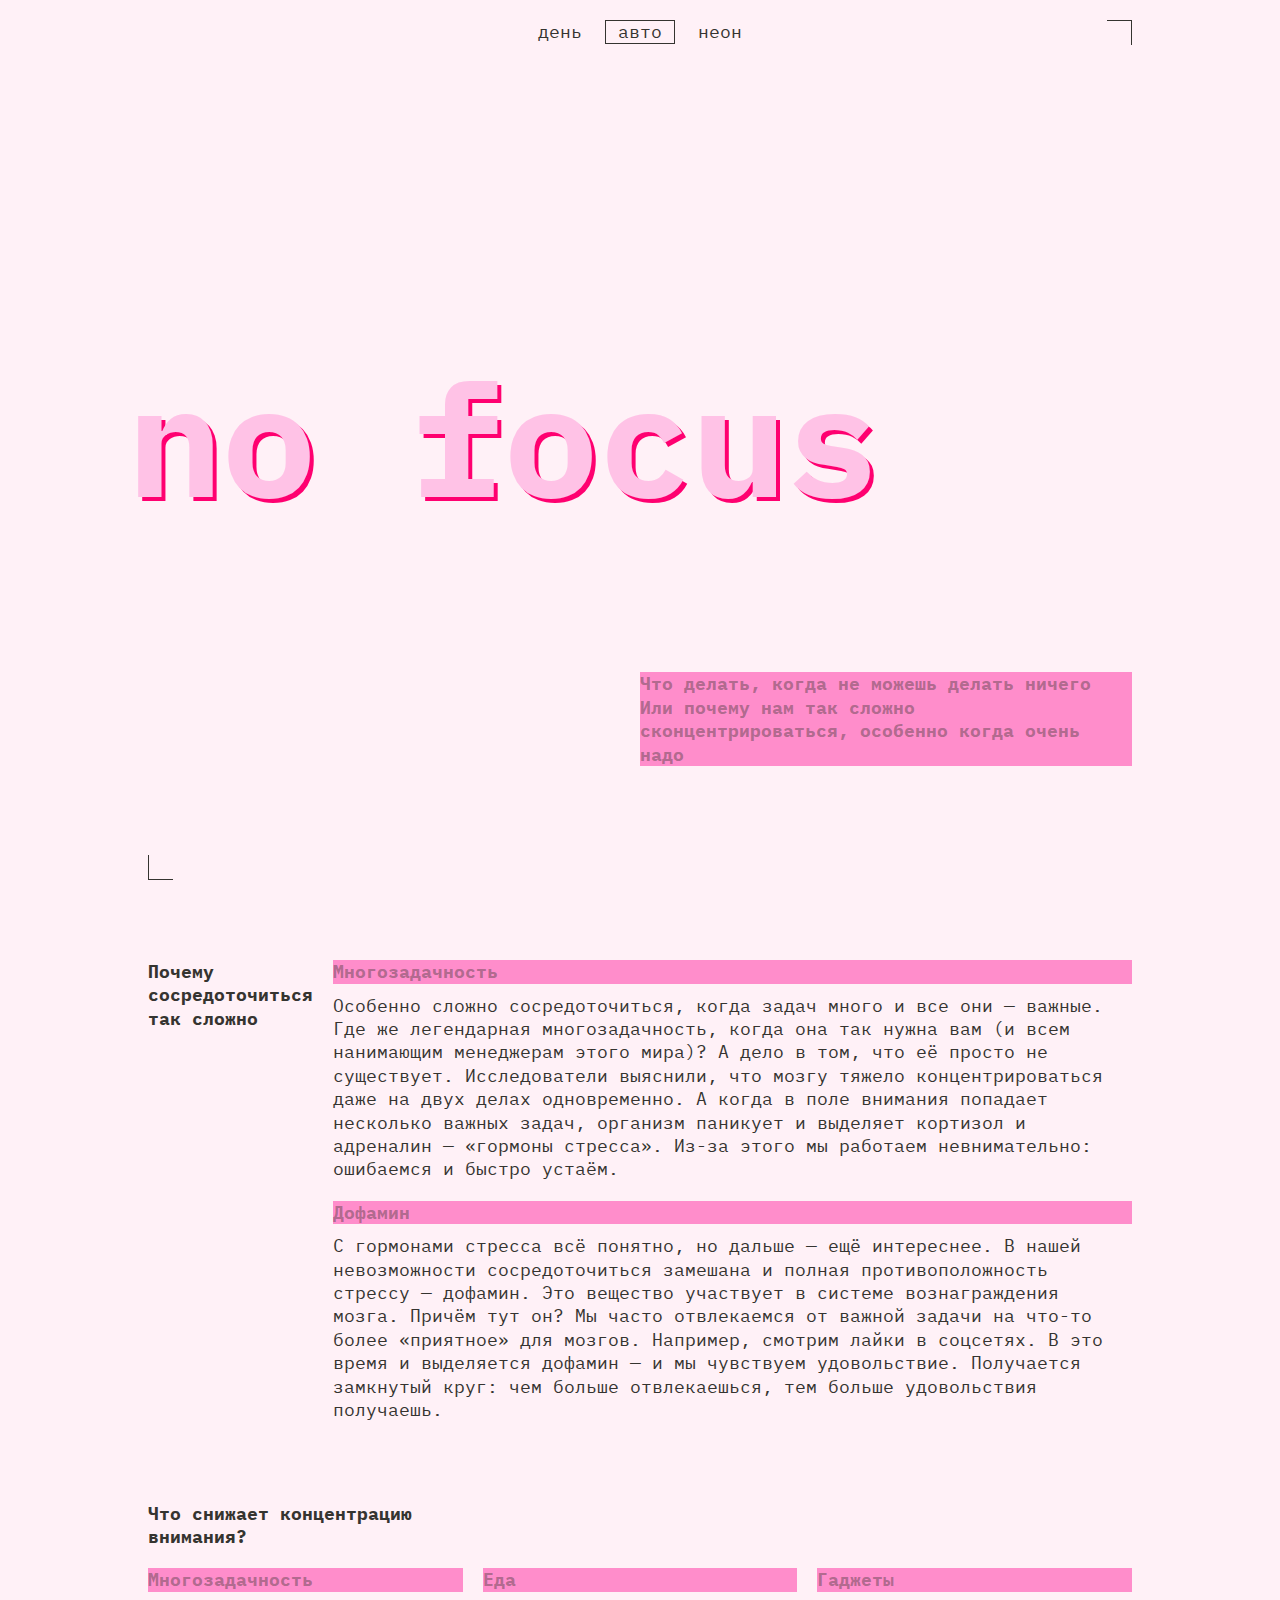
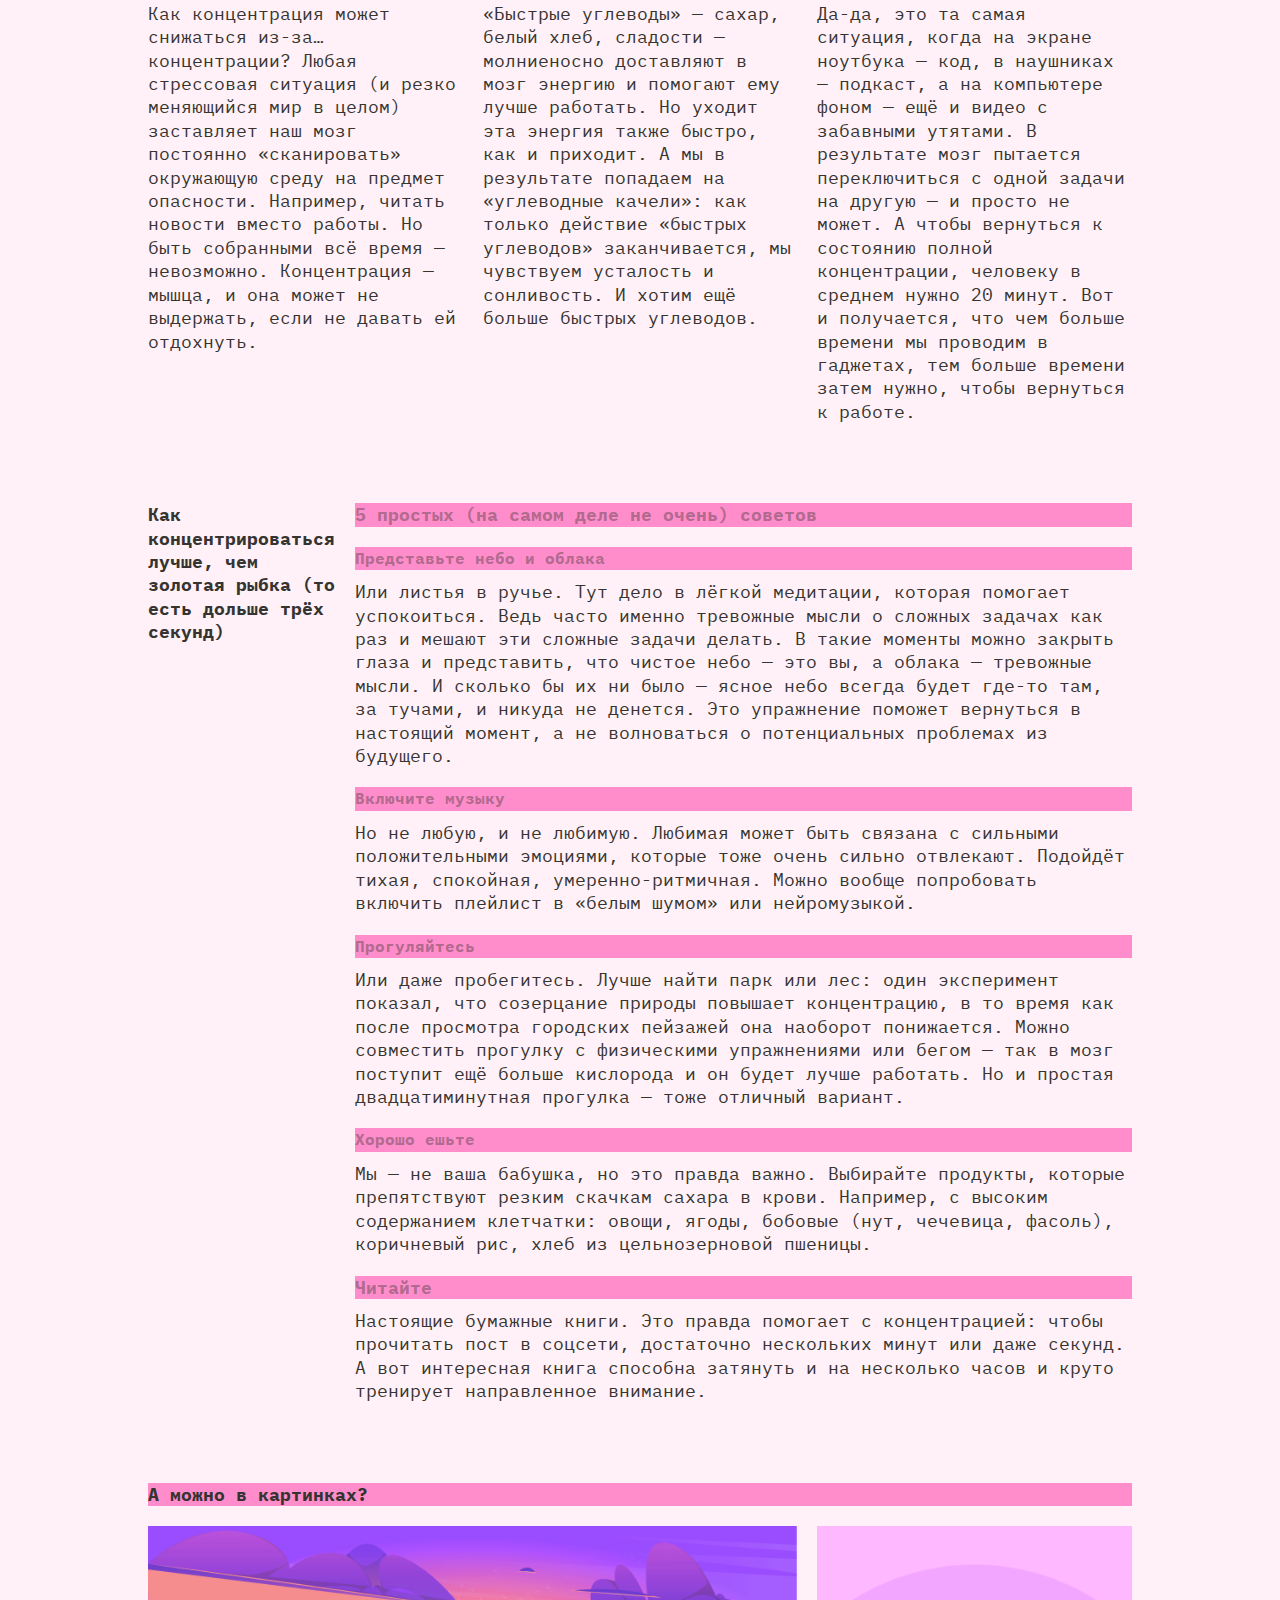
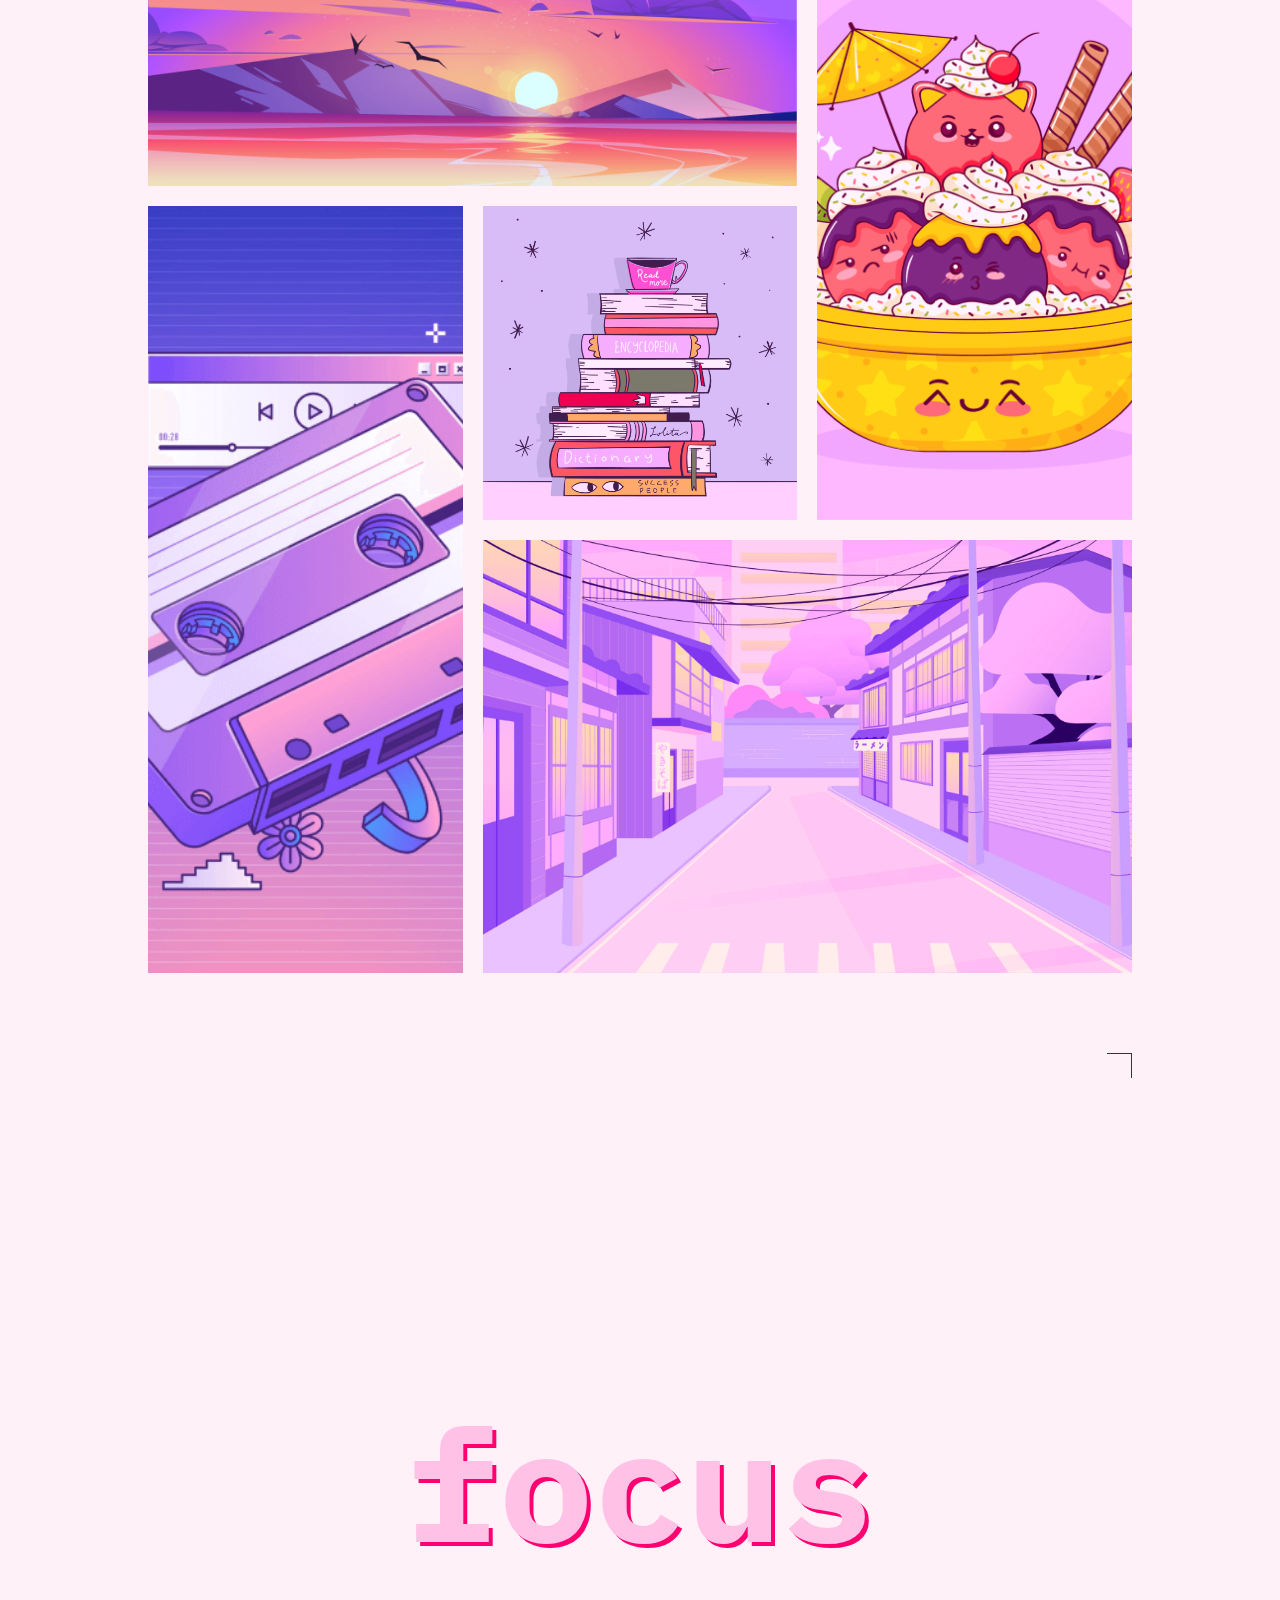
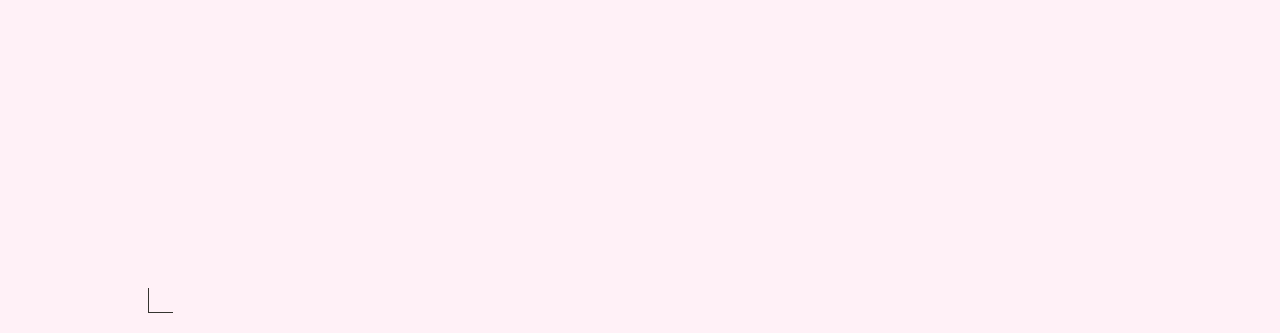
==== index.html @ 54d32fc6 "backup" ====
<!DOCTYPE html>
<html lang="ru">
<head>
    <meta charset="UTF-8"/>
    <meta http-equiv="X-UA-Compatible" content="IE=edge"/>
    <meta name="viewport"
          content="width=device-width, user-scalable=no, initial-scale=1.0, maximum-scale=1.0, minimum-scale=1.0">
    <link href="fonts/fonts.css" rel="stylesheet">
    <link href="styles/globals.css" rel="stylesheet"/>
    <link href="styles/dark.css" rel="stylesheet"/>
    <link href="styles/light.css" rel="stylesheet"/>
    <link href="styles/style.css" rel="stylesheet"/>
    <link href="styles/variables.css" rel="stylesheet"/>
    <title>Сложно сосредоточиться</title>
</head>
<body class="page">
<header class="header decorated-zone">
    <nav class="header__theme-menu">
        <ul class="header__theme-menu-list">
            <li class="header__theme-menu-item">
                <button
                        class="header__theme-menu-button header__theme-menu-button_type_light"
                >
                    День
                </button>
            </li>
            <li class="header__theme-menu-item">
                <button
                        class="header__theme-menu-button header__theme-menu-button_active header__theme-menu-button_type_auto"
                        disabled
                >
                    Авто
                </button>
            </li>
            <li class="header__theme-menu-item">
                <button
                        class="header__theme-menu-button header__theme-menu-button_type_darkheader__theme-menu-button_type_dark"
                >
                    Неон
                </button>
            </li>
        </ul>
    </nav>
    <h1 class="header__decoration-text shadow">no focus</h1>
    <div class="header__description-text_cont">
        <p class="header__description-text">Что делать, когда не можешь делать ничего<br/>
            Или почему нам так сложно сконцентрироваться, особенно когда очень надо</p>
    </div>
</header>
<main class="main">

    <section class="section">

        <h2 class="section__title">
            Почему сосредоточиться так сложно
        </h2>

        <div class="wrapper">

            <div class="section__filling">
                <h3 class="section__filling-subtitle">
                    Многозадачность
                </h3>

                <p class="section__filling-about">
                    Особенно сложно сосредоточиться, когда задач много и все они — важные. Где же легендарная
                    многозадачность, когда она так нужна вам (и всем нанимающим менеджерам этого мира)? А дело в том,
                    что её
                    просто не существует. Исследователи выяснили, что мозгу тяжело концентрироваться даже на двух делах
                    одновременно. А когда в поле внимания попадает несколько важных задач, организм паникует и выделяет
                    кортизол и адреналин — «гормоны стресса». Из-за этого мы работаем невнимательно: ошибаемся и быстро
                    устаём.
                </p>
            </div>

            <div class="section__filling">
                <h3 class="section__filling-subtitle">
                    Дофамин
                </h3>

                <p class="section__filling-about">
                    С гормонами стресса всё понятно, но дальше — ещё интереснее. В нашей невозможности сосредоточиться
                    замешана и полная противоположность стрессу — дофамин. Это вещество участвует в системе
                    вознаграждения мозга. Причём тут он? Мы часто отвлекаемся от важной задачи на что-то более
                    «приятное» для мозгов. Например, смотрим лайки в соцсетях. В это время и выделяется дофамин — и мы
                    чувствуем удовольствие. Получается замкнутый круг: чем больше отвлекаешься, тем больше удовольствия
                    получаешь.
                </p>
            </div>

        </div>


    </section>

    <section class="section section-versa">

        <h2 class="section__title section__extra">
            Что снижает концентрацию внимания?
        </h2>

        <div class="wrapper wrapper_versa">

            <div class="section__filling section__filling_versa">
                <h3 class="section__filling-subtitle ">
                    Многозадачность
                </h3>

                <p class="section__filling-about">
                    Как концентрация может снижаться из-за… концентрации? Любая стрессовая ситуация (и резко меняющийся
                    мир в целом) заставляет наш мозг постоянно «сканировать» окружающую среду на предмет опасности.
                    Например, читать новости вместо работы. Но быть собранными всё время — невозможно. Концентрация —
                    мышца, и она может не выдержать, если не давать ей отдохнуть.
                </p>
            </div>
            <div class="section__filling section__filling_versa">
                <h3 class="section__filling-subtitle">
                    Еда
                </h3>

                <p class="section__filling-about">
                    «Быстрые углеводы» — сахар, белый хлеб, сладости — молниеносно доставляют в мозг энергию и помогают
                    ему лучше работать. Но уходит эта энергия также быстро, как и приходит. А мы в результате попадаем
                    на «углеводные качели»: как только действие «быстрых углеводов» заканчивается, мы чувствуем
                    усталость и сонливость. И хотим ещё больше быстрых углеводов.
                </p>
            </div>

            <div class="section__filling section__filling_versa">
                <h3 class="section__filling-subtitle">
                    Гаджеты
                </h3>

                <p class="section__filling-about">
                    Да-да, это та самая ситуация, когда на экране ноутбука — код, в наушниках — подкаст, а на компьютере
                    фоном — ещё и видео с забавными утятами. В результате мозг пытается переключиться с одной задачи на
                    другую — и просто не может. А чтобы вернуться к состоянию полной концентрации, человеку в среднем
                    нужно 20 минут. Вот и получается, что чем больше времени мы проводим в гаджетах, тем больше времени
                    затем нужно, чтобы вернуться к работе.
                </p>
            </div>

        </div>


    </section>

    <section class="section">

        <h2 class="section__title">
            Как концентрироваться лучше, чем золотая рыбка (то есть дольше трёх секунд)
        </h2>

        <div class="wrapper">

            <div class="section__filling">
                <h3 class="section__filling-subtitle extra">
                    5 простых (на самом деле не очень) советов
                </h3>

                <h4 class="section__filling-subtitle">
                    Представьте небо и облака
                </h4>

                <p class="section__filling-about">
                    Или листья в ручье. Тут дело в лёгкой медитации, которая помогает успокоиться. Ведь часто именно
                    тревожные мысли о сложных задачах как раз и мешают эти сложные задачи делать. В такие моменты можно
                    закрыть глаза и представить, что чистое небо — это вы, а облака — тревожные мысли. И сколько бы их
                    ни было — ясное небо всегда будет где-то там, за тучами, и никуда не денется. Это упражнение поможет
                    вернуться в настоящий момент, а не волноваться о потенциальных проблемах из будущего.
                </p>
            </div>

            <div class="section__filling">
                <h4 class="section__filling-subtitle">
                    Включите музыку
                </h4>

                <p class="section__filling-about">
                    Но не любую, и не любимую. Любимая может быть связана с сильными положительными эмоциями, которые
                    тоже очень сильно отвлекают. Подойдёт тихая, спокойная, умеренно-ритмичная. Можно вообще попробовать
                    включить плейлист в «белым шумом» или нейромузыкой.
                </p>
            </div>

            <div class="section__filling">
                <h4 class="section__filling-subtitle">
                    Прогуляйтесь
                </h4>

                <p class="section__filling-about">
                    Или даже пробегитесь. Лучше найти парк или лес: один эксперимент показал, что созерцание природы
                    повышает концентрацию, в то время как после просмотра городских пейзажей она наоборот понижается.
                    Можно совместить прогулку с физическими упражнениями или бегом — так в мозг поступит ещё больше
                    кислорода и он будет лучше работать. Но и простая двадцатиминутная прогулка — тоже отличный вариант.
                </p>
            </div>

            <div class="section__filling">
                <h4 class="section__filling-subtitle">
                    Хорошо ешьте
                </h4>

                <p class="section__filling-about">
                    Мы — не ваша бабушка, но это правда важно. Выбирайте продукты, которые препятствуют резким скачкам
                    сахара в крови. Например, с высоким содержанием клетчатки: овощи, ягоды, бобовые (нут, чечевица,
                    фасоль), коричневый рис, хлеб из цельнозерновой пшеницы.
                </p>
            </div>

            <div class="section__filling">
                <h3 class="section__filling-subtitle">
                    Читайте
                </h3>

                <p class="section__filling-about">
                    Настоящие бумажные книги. Это правда помогает с концентрацией: чтобы прочитать пост в соцсети,
                    достаточно нескольких минут или даже секунд. А вот интересная книга способна затянуть и на несколько
                    часов и круто тренирует направленное внимание.
                </p>
            </div>

        </div>

    </section>

    <section class="in-images">
        <h3 class="in-images__title">
            А можно в картинках?
        </h3>

        <ul class="in-images__list">
            <li class="in-images__list-item">
                <picture>
                    <img
                            src="./images/sunset.png"
                            class="in-images__list-item_el"
                            alt="Солнце"
                            loading="lazy"
                    >
                </picture>
            </li>

            <li class="in-images__list-item">
                <picture>
                    <img
                            src="./images/ice-cream.png"
                            class="in-images__list-item_el"
                            alt="Питайтесь"
                            loading="lazy"
                    >
                </picture>
            </li>

            <li class="in-images__list-item">
                <picture>
                    <img
                            src="./images/tape.png"
                            class="in-images__list-item_el"
                            alt="Мкзыка"
                            loading="lazy"
                    >
                </picture>
            </li>

            <li class="in-images__list-item">
                <picture>
                    <img
                            src="./images/books.png"
                            class="in-images__list-item_el"
                            alt="Читайте"
                            loading="lazy"
                    >
                </picture>
            </li>

            <li class="in-images__list-item">
                <picture>
                    <img
                            src="./images/street.png"
                            class="in-images__list-item_el"
                            alt="Гуляйте"
                            loading="lazy"
                    >
                </picture>
            </li>
        </ul>

    </section>

</main>

<footer class="footer decorated-zone">
    <h2 class="footer-title shadow">focus</h2>
</footer>

<script src="./scripts/script.js"></script>
</body>
</html>
---- fonts/fonts.css ----
@font-face {
  font-family: 'IBM Plex mono';
  src: url(./IBMPlexMono-Regular.woff) format('woff');
  font-weight: normal;
  font-display: swap;
}

@font-face {
  font-family: 'IBM Plex mono';
  src: url(./IBMPlexMono-Bold.woff) format('woff');
  font-weight: bold;
  font-display: swap;
}
---- styles/globals.css ----
/* Глобальные стили для проекта, их можно дополнять и менять по желанию */

*,
*::before,
*::after {
  box-sizing: border-box;
}

body {
  min-inline-size: 375px;
  max-inline-size: 1440px;
  margin: 0 auto;
}

h1,
h2,
h3,
h4,
h5,
h6,
p {
  margin: 0;
  padding: 0;
}

ul {
  margin: 0;
  padding: 0;
  list-style: none;
}

picture {
  margin: 0;
  padding: 0;
}

button,
a {
  color: currentColor;
  font-family: inherit;
  font-size: inherit;
  line-height: inherit;
}
---- styles/dark.css ----
/*
  Специально для тёмной темы при наличии класса,
  здесь окажутся стили, которые нужно переопределить принудительно,
  переключая тему
*/

.page.theme_dark {
    --color-pink: #FFF1F7;
    --color-pink-1: #FFC2E6;
    --color-pink-2: #FF0070;
    --color-pink-3: #FF8DCB;
    --color-pink-4: #F1B2CE;

    --color-black-1: #353430;
    --color-black-2: #32312D66;
    --color-black-3: #000028;


    --text-color-dac: var(--color-pink-1, #FFC2E6);
    --shadow-color-pink: var(--color-pink-2, #FF0070);
    --back-color-pink: var(--color-pink-3, #FF8DCB);
    --back-main-pink: var(--color-pink, #FFF1F7);
    --color-back-main: var(--color-pink, #FFF1F7);
    --color-text-2: var(--color-black-1, #353430);

    --text-color-1: var(--color-black-1, #353430);
    --inl-colot-black: var(--color-black-2, #32312D66);
    --text-color-3: var(--color-black-2, #32312D66);

    --back-img-head: url("../images/cover-image-light.png");

}

@media (prefers-color-scheme: dark) {
    .page.theme_auto {
        --color-back-main: var(--color-black-3, #000028);
        --text-color-title: var(--color-pink-2, #FF0070);
        --text-color-des: var(--color-pink-4, #F1B2CE);
        --text-color-1: var(--color-pink-2, #FF0070);
        --color-text-2: var(--color-pink-4, #F1B2CE);
        --text-color-3: var(--color-black-3, #000028);
        --back-color-pink: var(--shadow-color-pink, #FF0070);
        --back-img-head: url("../images/cover-image-dark.png");
    }
}
---- styles/light.css ----
/*
  Специально для светлой темы при наличии класса.
  Здесь окажутся стили, которые нужно переопределить принудительно,
  переключая тему
*/

.page.theme_light {
    --color-pink: #FFF1F7;
    --color-pink-1: #FFC2E6;
    --color-pink-2: #FF0070;
    --color-pink-3: #FF8DCB;
    --color-pink-4: #F1B2CE;

    --color-black-1: #353430;
    --color-black-2: #32312D66;
    --color-black-3: #000028;


    --text-color-dac: var(--color-pink-1, #FFC2E6);
    --shadow-color-pink: var(--color-pink-2, #FF0070);
    --back-color-pink: var(--color-pink-3, #FF8DCB);
    --back-main-pink: var(--color-pink, #FFF1F7);
    --color-back-main: var(--color-pink, #FFF1F7);
    --color-text-2: var(--color-black-1, #353430);

    --text-color-1: var(--color-black-1, #353430);
    --inl-colot-black: var(--color-black-2, #32312D66);
    --text-color-3: var(--color-black-3, #000028);

    --back-img-head: url("../images/cover-image-light.png");
}

@media (prefers-color-scheme: light) {
    .page.theme_auto {

    }
}
---- styles/style.css ----
/* Основные стили проекта. Это стили для темы, которую вы верстаете первой. */

.page {
    background-color: var(--color-back-main, #FFF1F7);
    width: 1024px;

    /* сохраните в разметке и стилях класс page. На его основе работает скрипт. */
}


.shadow {
    text-shadow: 4px 4px 0 var(--shadow-color-pink, #FF0070);
}

.header {
    margin: 0 auto 60px;
    max-width: 1024px;
    height: 100vh;
    background-image: var(--back-img-head);
    display: flex;
    flex-direction: column;
    justify-content: space-between;
    position: relative;
}

.header__theme-menu {
    width: 230px;
    margin: 20px auto 0;
    display: flex;
    justify-content: center;
}

.header__theme-menu-list {
    display: flex;
    gap: 10px;
    max-width: 230px;
}

.header__theme-menu-button {
    border: 1px solid transparent;
    padding: 2px 12px;
    color: var(--text-color-1, #353430);
    line-height: 18px;
    text-transform: lowercase;
    background: transparent;
    cursor: pointer;
    text-align: center;
    font-family: "IBM Plex Mono", sans-serif;
    font-size: 18px;
    font-style: normal;
    font-weight: 400;

}

.header__theme-menu-button_active {
    border-color: currentColor;
    cursor: default;
    pointer-events: none;
}

.header__theme-menu-button:hover {
    border-color: var(--color-black-2, #32312D66);
}

.header__decoration-text {
    color: var(--text-color-dac, #FFC2E6);
    font-family: "IBM Plex Mono", sans-serif;
    font-size: clamp(9.8125rem, 5.7756rem + 6.3077vw, 7.25rem);
    font-style: normal;
    font-weight: 700;
    line-height: 82.5%;
    padding-top: 160px;
}

.header__description-text_cont {
    width: 100%;
    display: flex;
    justify-content: end;
}

.header__description-text {
    color: var(--text-color-3, #32312D66);
    background-color: var(--back-color-pink, #FF8DCB);
    font-family: "IBM Plex Mono", sans-serif;
    font-size: 18px;
    font-style: normal;
    font-weight: 700;
    line-height: 23.4px;
    max-width: 48%;
    margin-bottom: 134px;
    margin-right: 20px;
}


.main {
    max-width: 100%;
    margin: 0 auto;
    display: flex;
    flex-direction: column;
    gap: 80px;
}


.section {
    display: flex;
    flex-direction: row;
    width: 100%;
    padding: 0 20px;
    gap: 20px;
}

.section__title {
    font-family: "IBM Plex Mono", sans-serif;
    font-size: 18px;
    font-style: normal;
    font-weight: 700;
    line-height: 23.4px;
    max-width: 100%;
    color: var(--text-color-1, #353430);
}

.section__title.section__extra {
    width: 30%;
}

.wrapper {
    display: flex;
    flex-direction: column;
    max-width: 100%;
    gap: 20px;
}

.section__filling {
    color: var(--color-black-1, #353430);
    font-family: "IBM Plex Mono", sans-serif;
    font-size: 15.5px;
    font-style: normal;
    font-weight: 700;
    line-height: 23.5px;
    display: flex;
    flex-direction: column;
    gap: 10px;
}

.section__filling-subtitle {
    background: var(--back-color-pink, #FF8DCB);
    color: var(--text-color-3, #32312D66);
}

.section__filling-about {
    color: var(--color-text-2, #353430);
    font-family: "IBM Plex Mono", sans-serif;
    font-size: 18px;
    font-style: normal;
    font-weight: 400;
    line-height: 23.4px;
}

.section-versa {
    flex-direction: column;
    padding: 0 20px;
}

.wrapper_versa {
    flex-direction: row;
    max-width: 100%;
}

.section__filling_versa {
    width: 100%;
}

.extra {
    margin-bottom: 10px;
    font-weight: 700;
}

.in-images {
    padding: 0 20px;
    width: 100%;
}

.in-images__title {
    color: var(--text-color-title, #353430);
    background-color: var(--back-color-pink, #FF8DCB);
    font-family: "IBM Plex Mono", sans-serif;
    font-size: 18px;
    font-style: normal;
    font-weight: 700;
    line-height: 23.4px;
    margin-bottom: 20px;
    width: 100%;
}

.in-images__list {
    display: grid;
    grid-template-columns: repeat(3, 1fr);
    gap: 20px;
    max-width: 100%;
}

.in-images__list-item_el {
    display: block;
    object-fit: cover;
    object-position: center;
    block-size: 100%;
    inline-size: 100%;
}

.in-images__list-item:first-child, .in-images__list-item:last-child {
    grid-column-start: span 2;
}

.in-images__list-item:nth-child(2), .in-images__list-item:nth-child(3) {
    grid-row-start: span 2;
}

.footer {
    width: 100%;
    height: 100vh;
    margin: 60px auto 0;
    display: flex;
    align-items: center;
    justify-content: center;
    min-height: 768px;
    padding: 20px;
    position: relative;
}

.footer-title {
    color: var(--color-pink-1, #FFC2E6);
    font-family: "IBM Plex Mono", sans-serif;
    font-size: 157px;
    font-style: normal;
    font-weight: 700;
    line-height: 82.5%;
}

.decorated-zone::after,
.decorated-zone::before {
    content: "";
    position: absolute;
    inline-size: 25px;
    block-size: 25px;
    z-index: 1;
}

.decorated-zone::after {
    border-inline-end: 1px solid var(--text-color-title, #353430);
    border-block-start: 1px solid var(--text-color-title, #353430);
    inset-block-start: clamp(10px, 0.0286rem + 2.5445vw, 20px);
    inset-inline-end: clamp(10px, 0.0286rem + 2.5445vw, 20px);
}

.decorated-zone::before {
    border-inline-start: 1px solid var(--text-color-title, #353430);
    border-block-end: 1px solid var(--text-color-title, #353430);
    inset-block-end: clamp(10px, 0.0286rem + 2.5445vw, 20px);
    inset-inline-start: clamp(10px, 0.0286rem + 2.5445vw, 20px);
}

@media (width <= 768px) {

    .page {
        max-width: 768px;
    }

    .header__description-text {
        max-width: 45%;
    }

    .section__title {
        width: 35%;
    }

    .wrapper_versa {
        flex-direction: column;
    }

}

@media (width <= 375px) {

    .page {
        max-width: 375px;
    }

    .header {
        padding: 10px;
    }

    .header__decoration-text {

    }


    .header__description-text_cont {
        width: 100%;
    }

    .header__description-text {
        width: 100%;
    }

    .main {
        width: 100%;
    }

    .section {
        flex-direction: column;
        width: 88%;
    }

    .section__title {
        width: 100%;

    }

    .section__filling {
        width: 100%;
    }

    .section-versa {
        flex-direction: column;
    }

    .in-images__list {
        display: flex;
        flex-direction: column;
    }

    .footer-title {
        font-size: 100px;
    }
}
---- styles/variables.css ----
/*
  Переменные для вашего проекта
  и их переопределение под различные устройства
*/
:root {
}
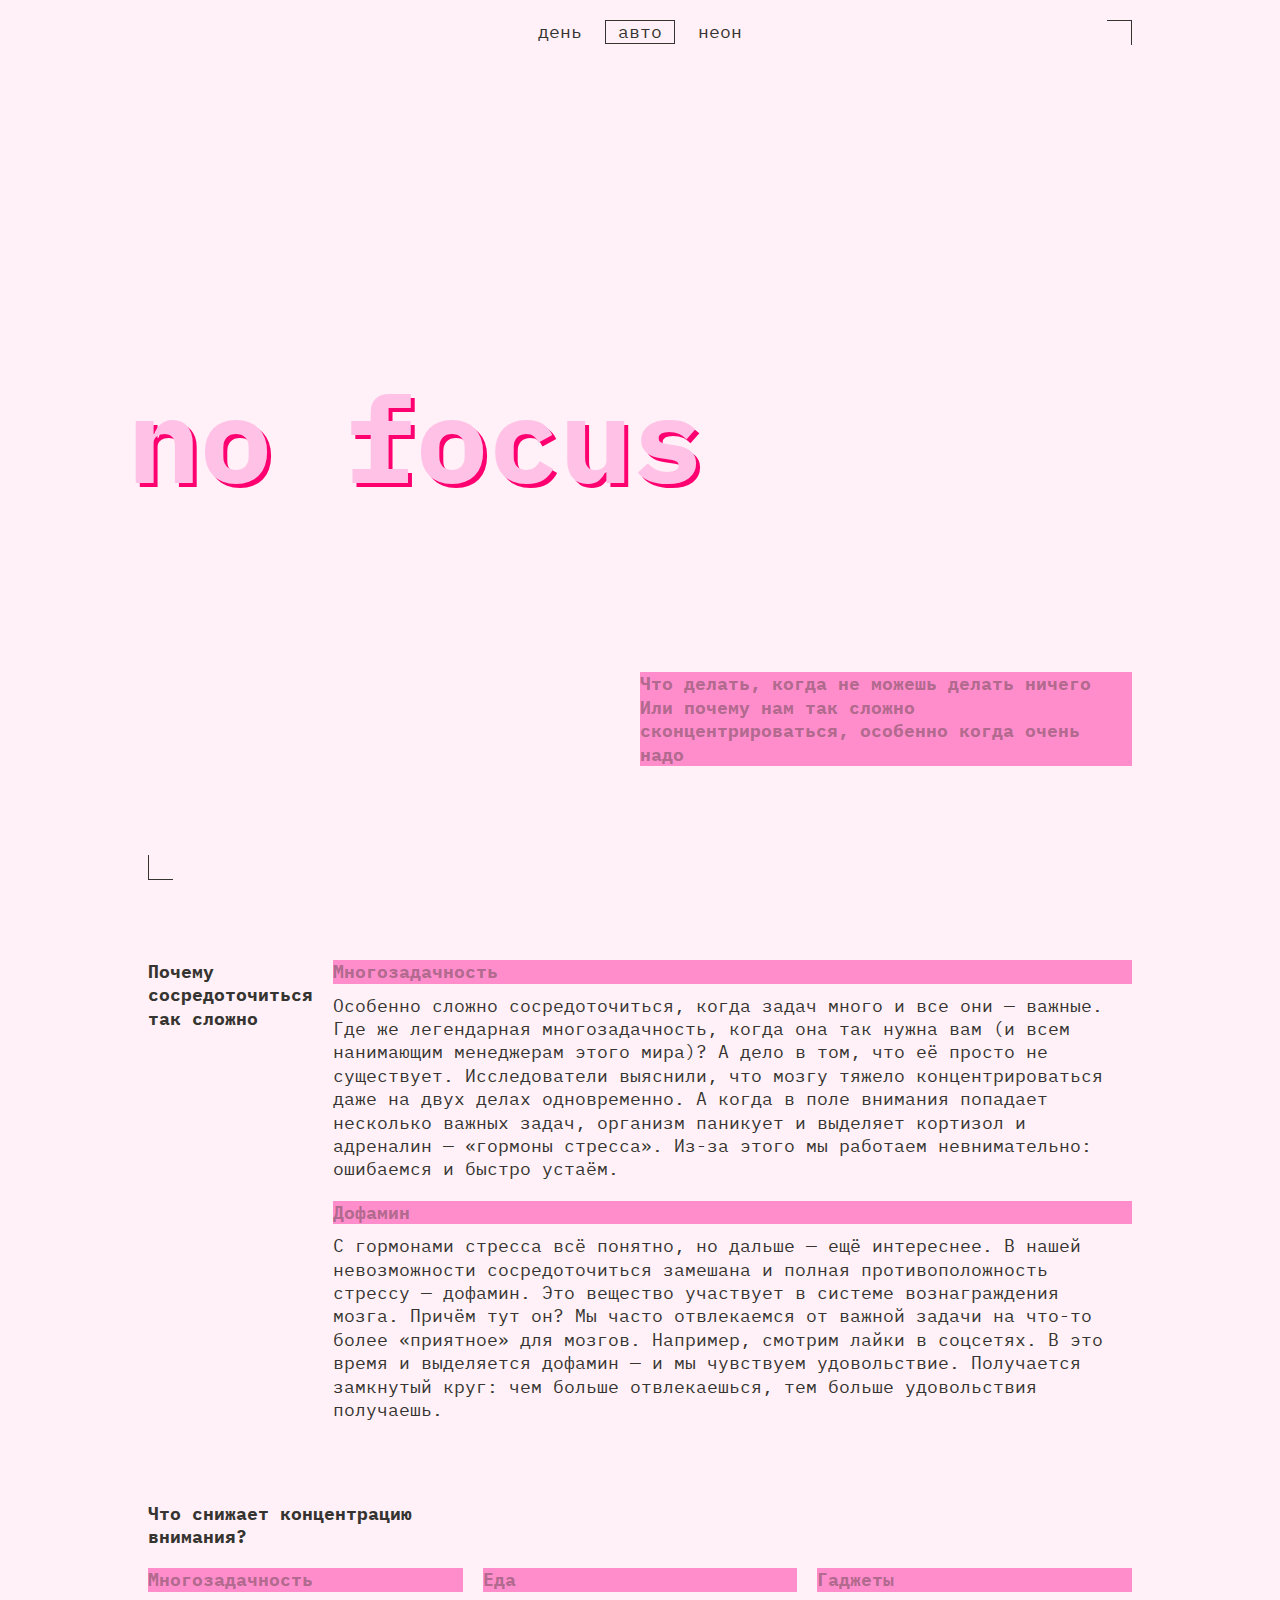
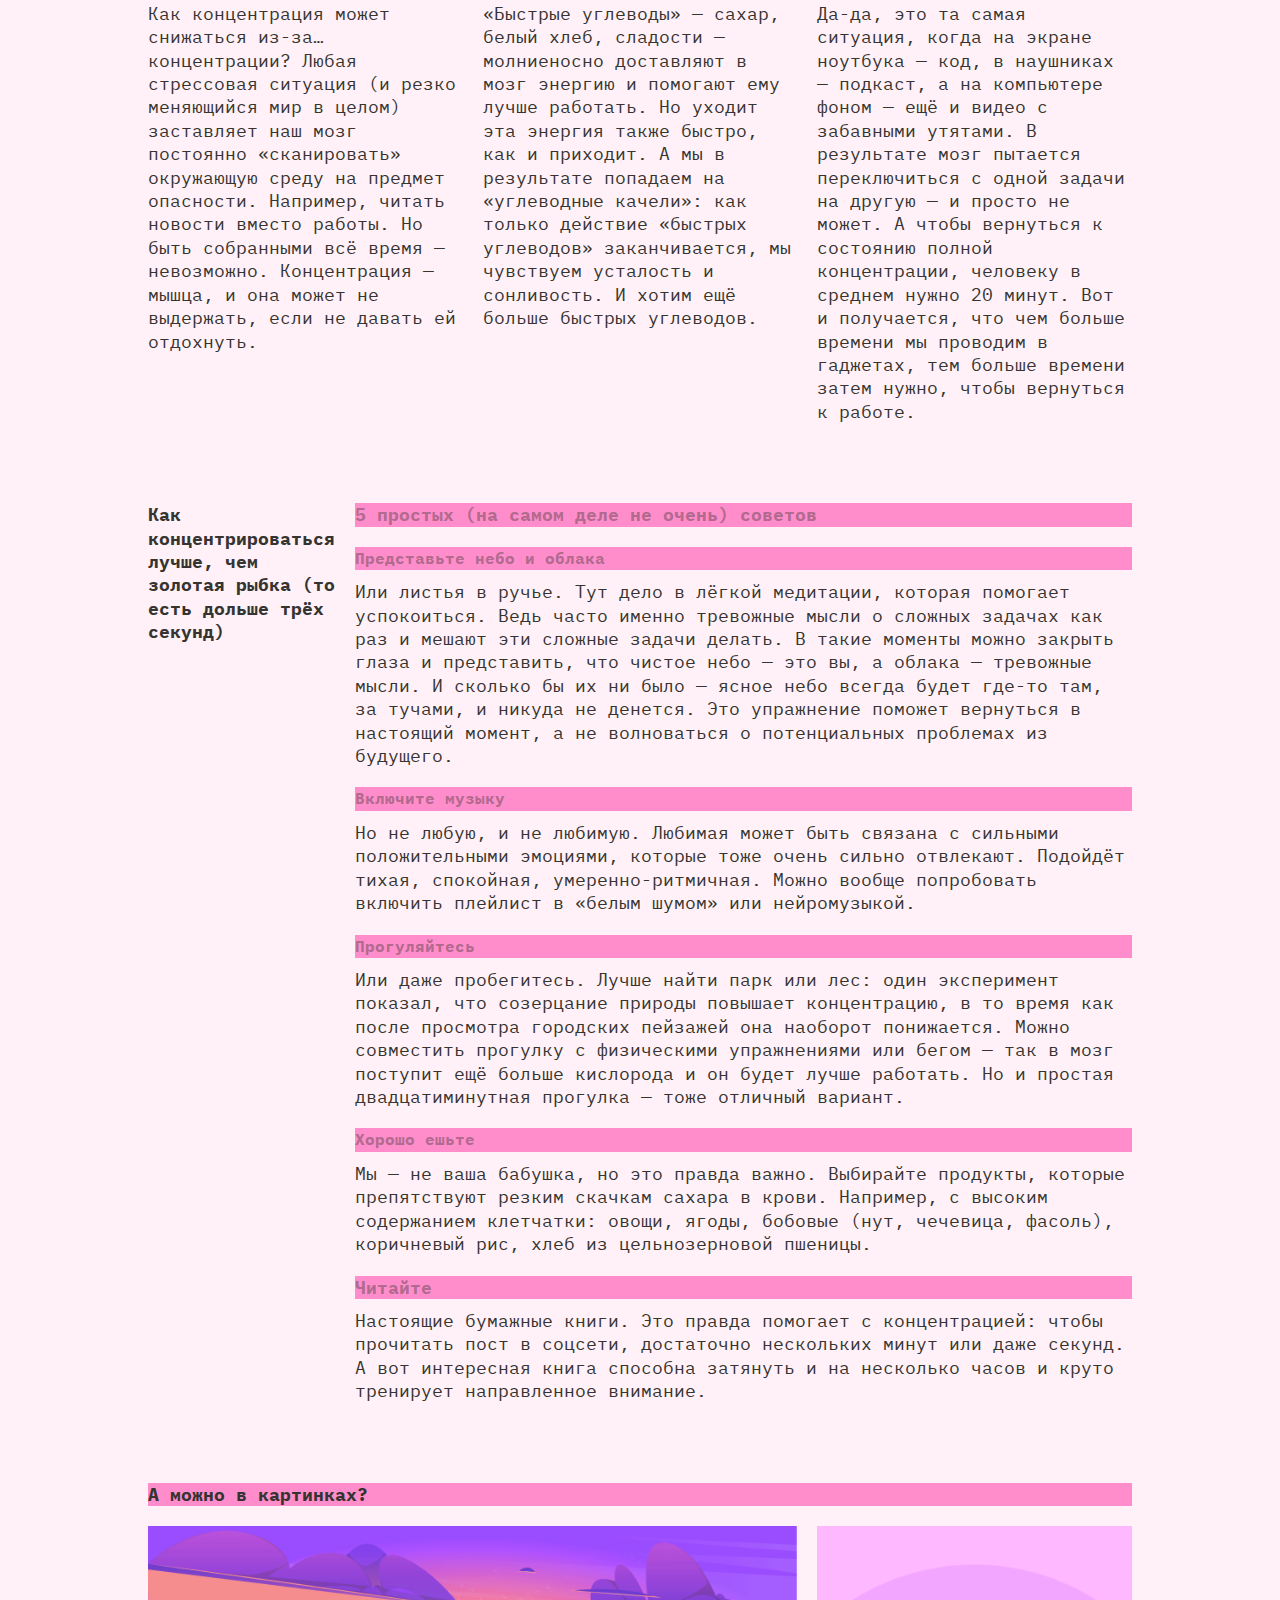
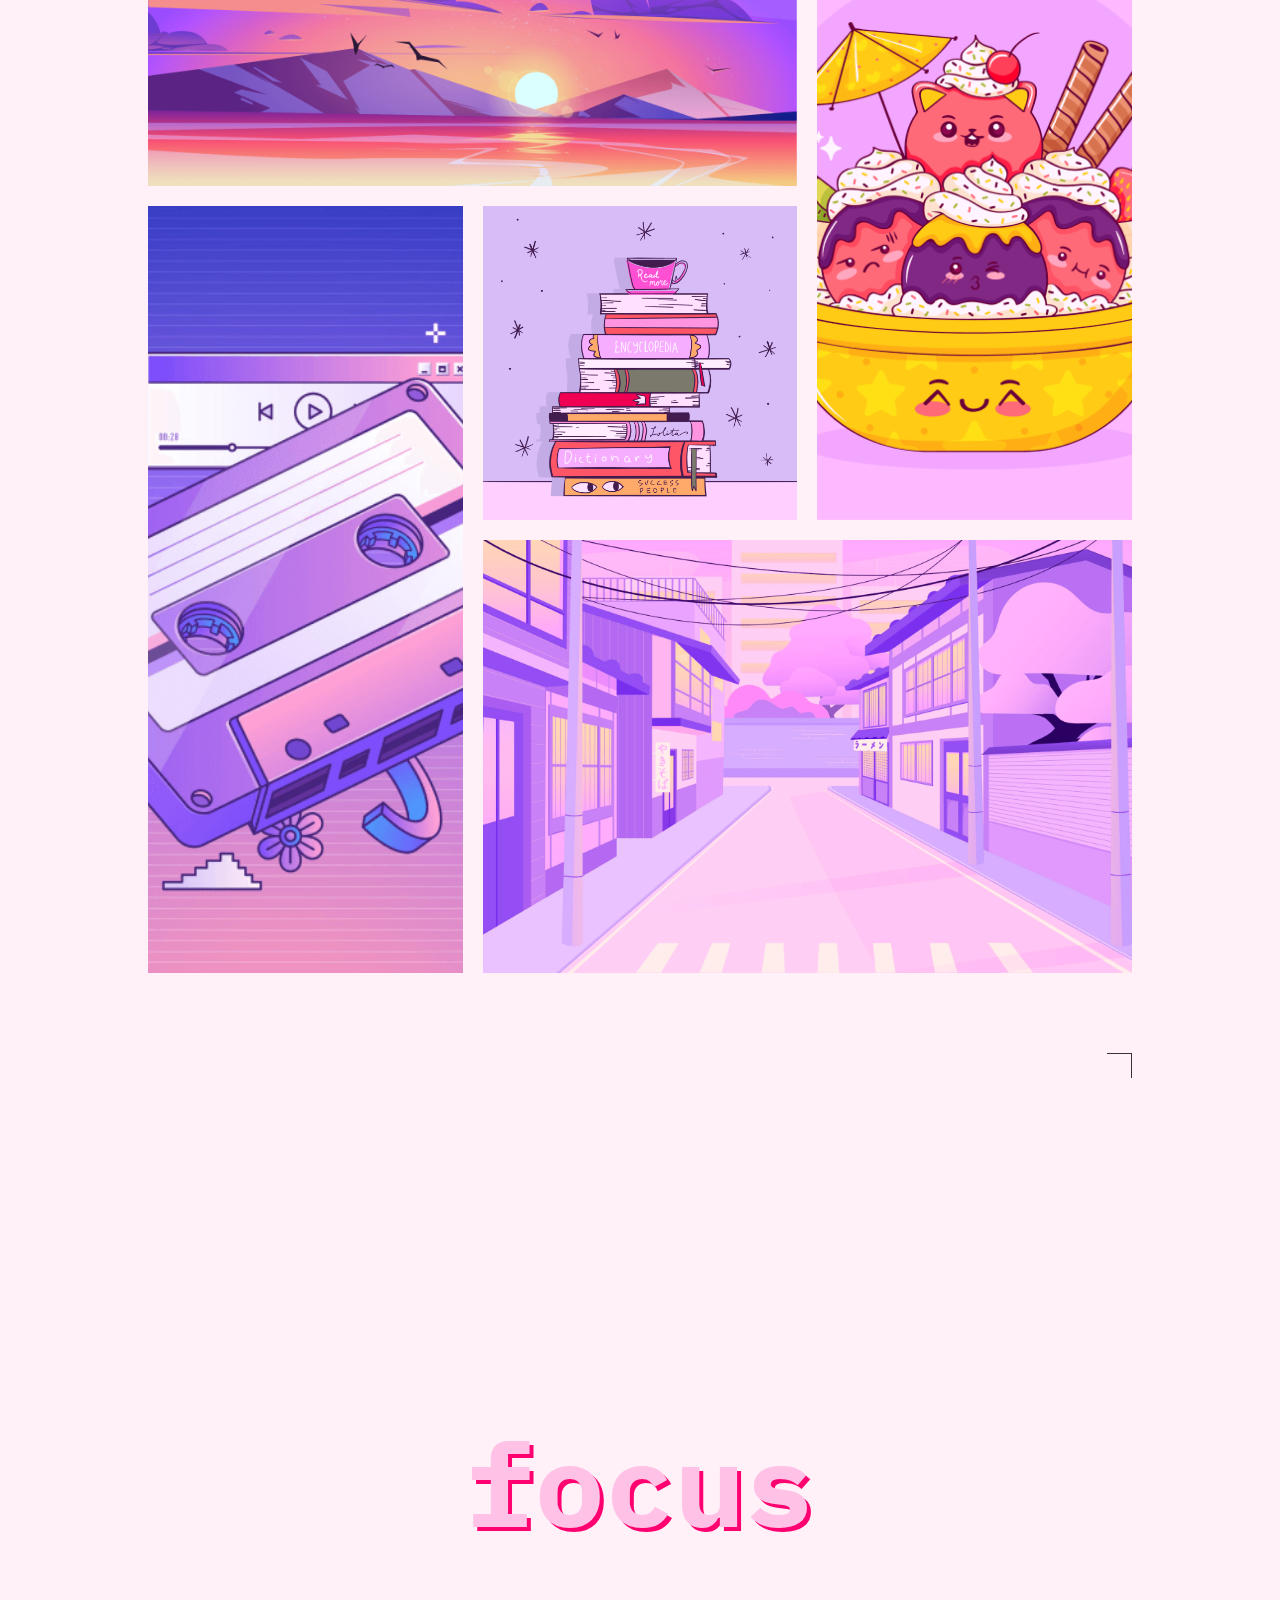
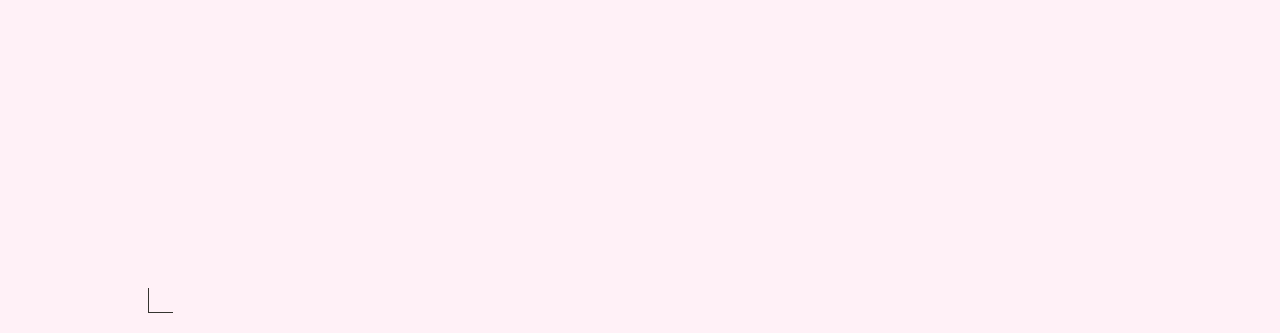
==== commit 523455da: "dddd" ====
--- a/index.html
+++ b/index.html
@@ -15,6 +15,7 @@
 </head>
 <body class="page">
 <header class="header decorated-zone">
+
     <nav class="header__theme-menu">
         <ul class="header__theme-menu-list">
             <li class="header__theme-menu-item">
--- a/styles/style.css
+++ b/styles/style.css
@@ -2,8 +2,8 @@
 
 .page {
     background-color: var(--color-back-main, #FFF1F7);
-    width: 1024px;
-
+    max-width: 1024px;
+    margin: 0 auto;
     /* сохраните в разметке и стилях класс page. На его основе работает скрипт. */
 }
 
@@ -14,7 +14,7 @@
 
 .header {
     margin: 0 auto 60px;
-    max-width: 1024px;
+
     height: 100vh;
     background-image: var(--back-img-head);
     display: flex;
@@ -49,7 +49,6 @@
     font-size: 18px;
     font-style: normal;
     font-weight: 400;
-
 }
 
 .header__theme-menu-button_active {
@@ -65,7 +64,7 @@
 .header__decoration-text {
     color: var(--text-color-dac, #FFC2E6);
     font-family: "IBM Plex Mono", sans-serif;
-    font-size: clamp(9.8125rem, 5.7756rem + 6.3077vw, 7.25rem);
+    font-size: clamp(7.25rem, 7.0115rem + 1.0178vw, 7.5rem);
     font-style: normal;
     font-weight: 700;
     line-height: 82.5%;
@@ -230,7 +229,7 @@
 .footer-title {
     color: var(--color-pink-1, #FFC2E6);
     font-family: "IBM Plex Mono", sans-serif;
-    font-size: 157px;
+    font-size: clamp(7.25rem, 7.5271rem + -0.4329vw, 7.5rem);
     font-style: normal;
     font-weight: 700;
     line-height: 82.5%;
@@ -259,14 +258,19 @@
     inset-inline-start: clamp(10px, 0.0286rem + 2.5445vw, 20px);
 }
 
+
+
 @media (width <= 768px) {
-
     .page {
         max-width: 768px;
     }
 
+    .header {
+        height: 100vh;
+    }
+
     .header__description-text {
-        max-width: 45%;
+        max-width: 100%;
     }
 
     .section__title {
@@ -280,19 +284,6 @@
 }
 
 @media (width <= 375px) {
-
-    .page {
-        max-width: 375px;
-    }
-
-    .header {
-        padding: 10px;
-    }
-
-    .header__decoration-text {
-
-    }
-
 
     .header__description-text_cont {
         width: 100%;
@@ -329,7 +320,5 @@
         flex-direction: column;
     }
 
-    .footer-title {
-        font-size: 100px;
-    }
+
 }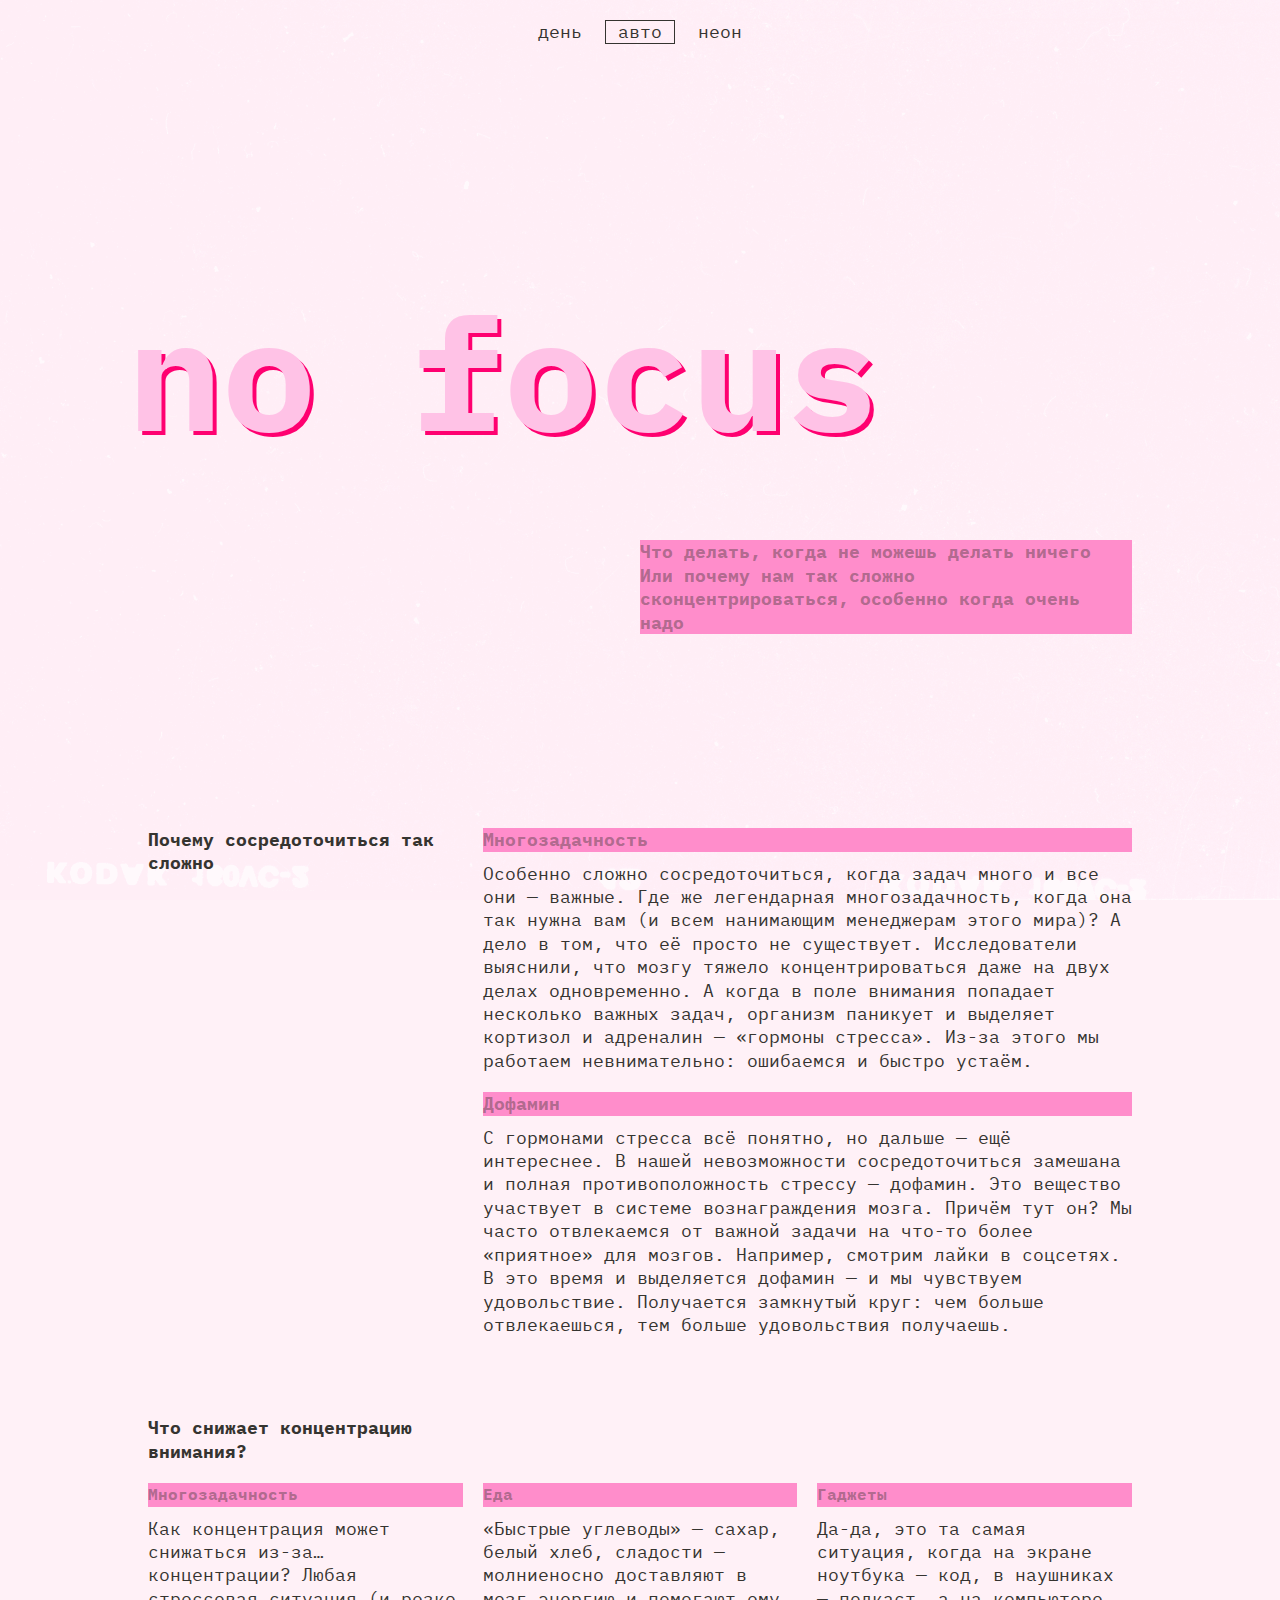
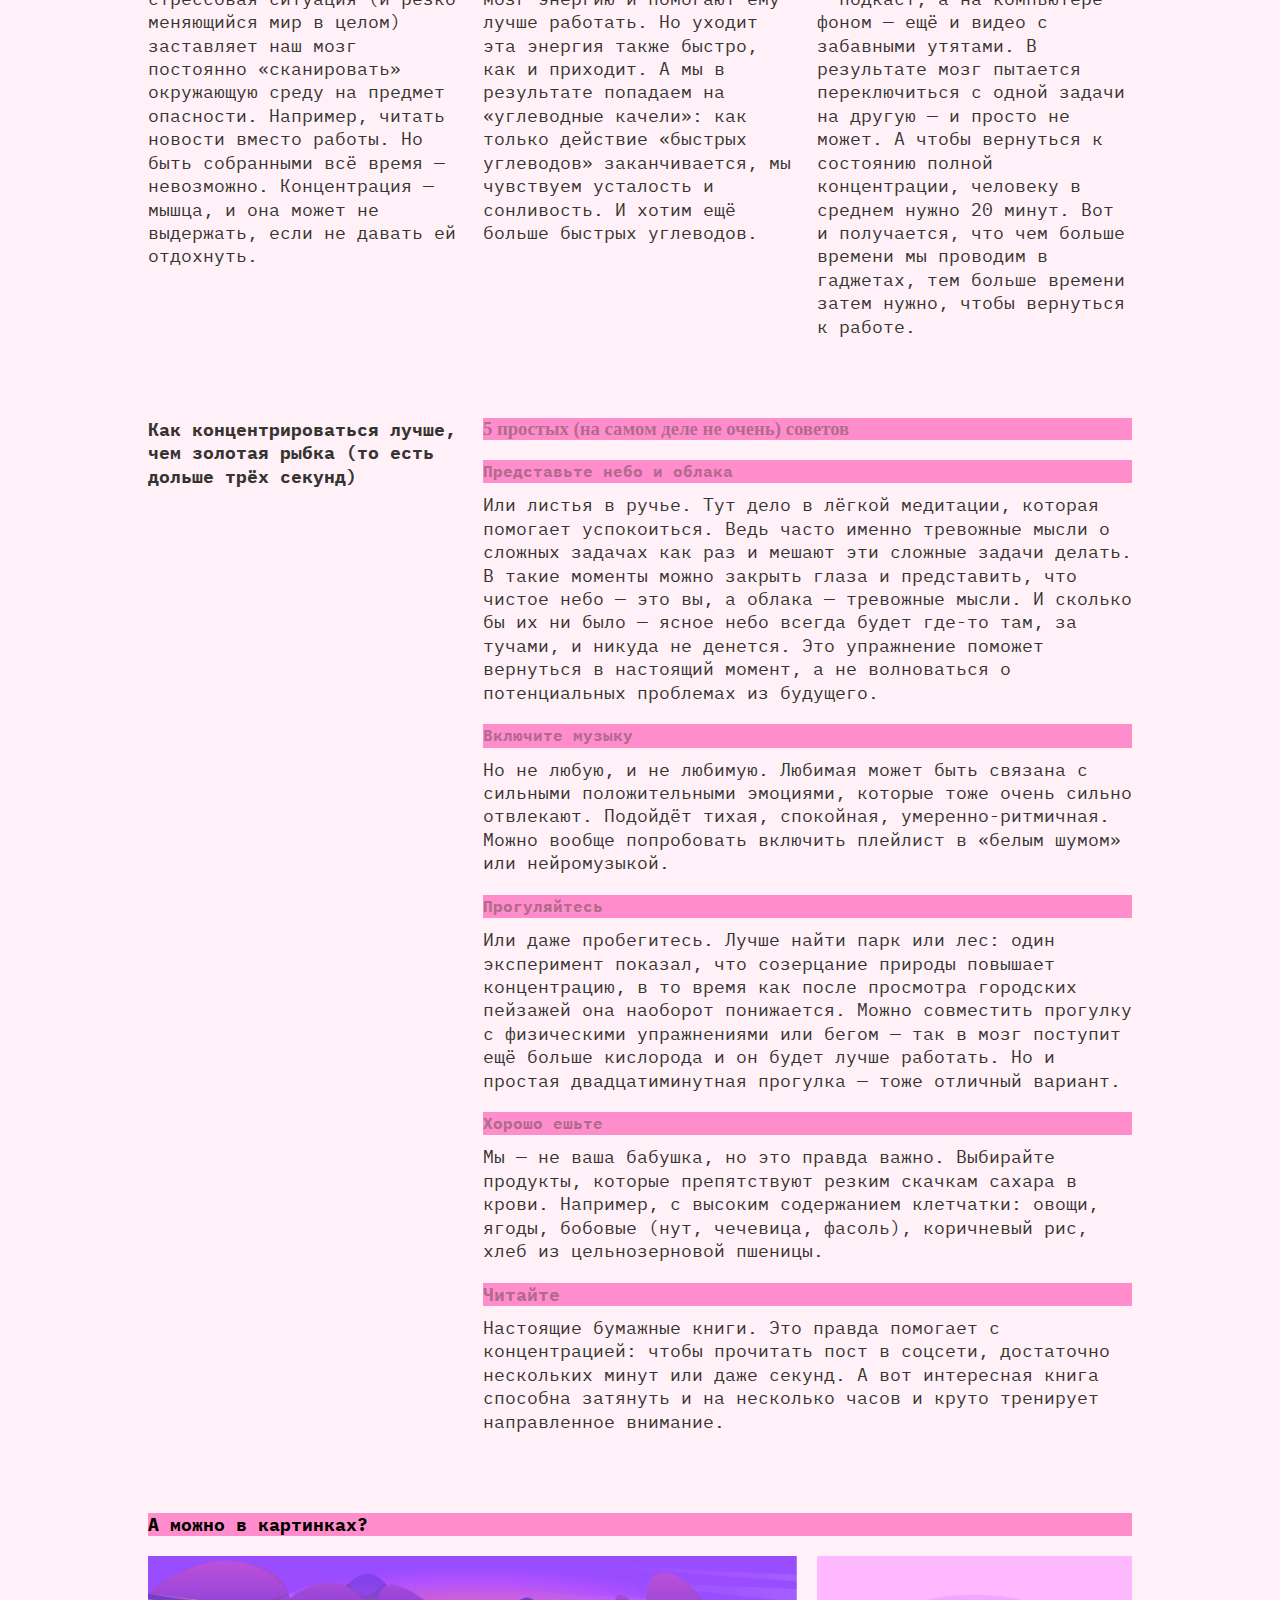
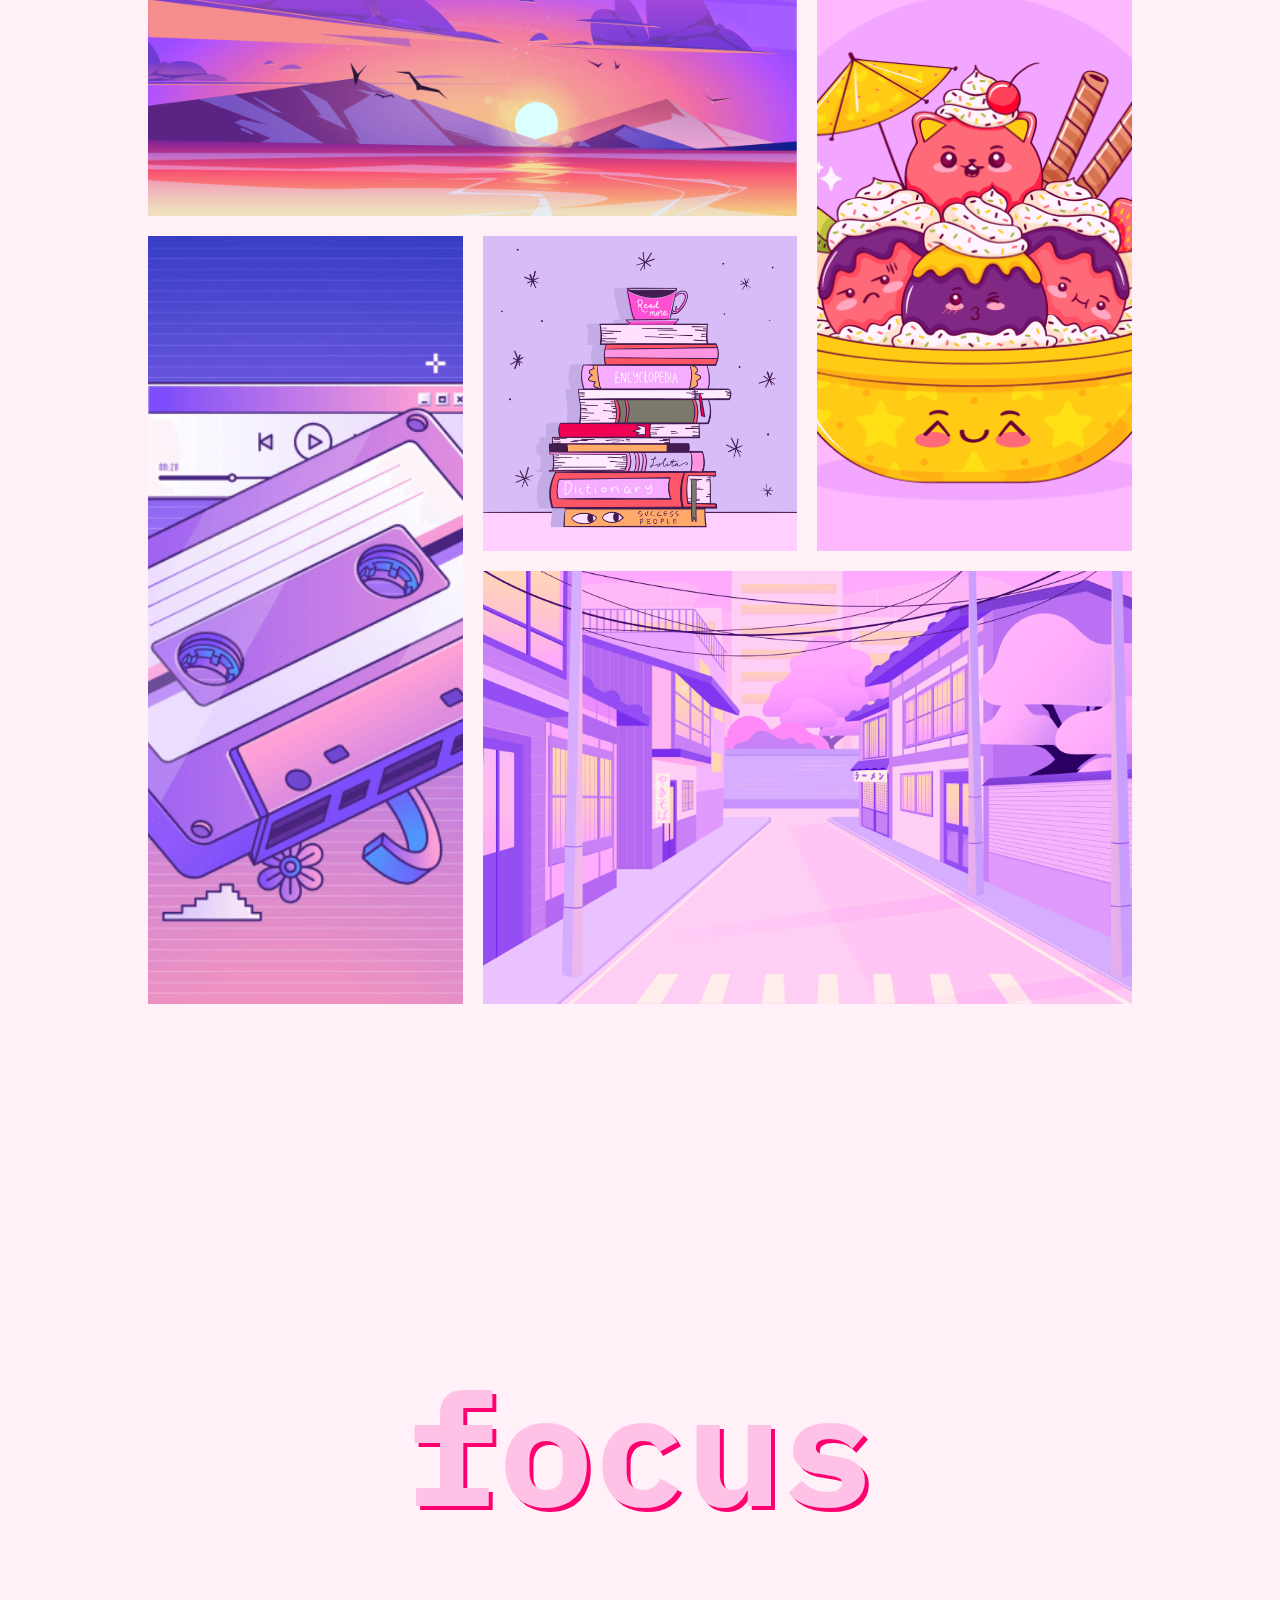
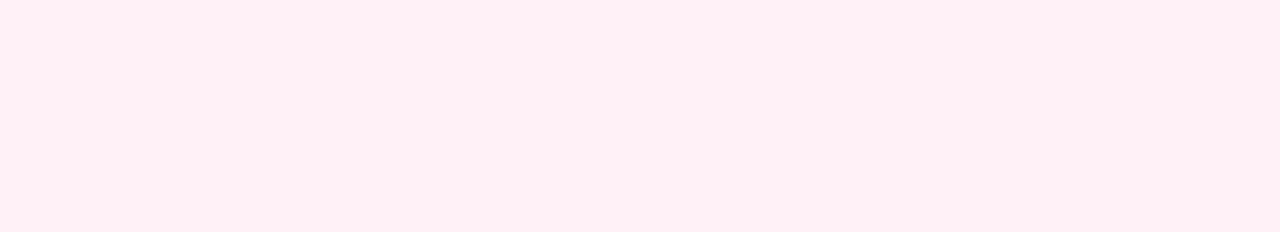
==== commit 1f476134: "2" ====
--- a/index.html
+++ b/index.html
@@ -1,20 +1,27 @@
 <!DOCTYPE html>
 <html lang="ru">
 <head>
+    <meta name="color-scheme" content="dark light">
     <meta charset="UTF-8"/>
     <meta http-equiv="X-UA-Compatible" content="IE=edge"/>
     <meta name="viewport"
           content="width=device-width, user-scalable=no, initial-scale=1.0, maximum-scale=1.0, minimum-scale=1.0">
     <link href="fonts/fonts.css" rel="stylesheet">
+    <link href="styles/variables.css" rel="stylesheet"/>
     <link href="styles/globals.css" rel="stylesheet"/>
-    <link href="styles/dark.css" rel="stylesheet"/>
     <link href="styles/light.css" rel="stylesheet"/>
     <link href="styles/style.css" rel="stylesheet"/>
-    <link href="styles/variables.css" rel="stylesheet"/>
+    <link href="styles/dark.css" rel="stylesheet"/>
+    <link rel="icon" href="images/favicon.ico" sizes="any">
+    <link rel="icon" href="images/favicon.svg" type="image/svg+xml">
+    <link rel="apple-touch-icon" href="images/mobile-icon.png">
     <title>Сложно сосредоточиться</title>
 </head>
+
 <body class="page">
+
 <header class="header decorated-zone">
+
 
     <nav class="header__theme-menu">
         <ul class="header__theme-menu-list">
@@ -103,9 +110,9 @@
         <div class="wrapper wrapper_versa">
 
             <div class="section__filling section__filling_versa">
-                <h3 class="section__filling-subtitle ">
+                <h4 class="section__filling-subtitle ">
                     Многозадачность
-                </h3>
+                </h4>
 
                 <p class="section__filling-about">
                     Как концентрация может снижаться из-за… концентрации? Любая стрессовая ситуация (и резко меняющийся
@@ -115,9 +122,9 @@
                 </p>
             </div>
             <div class="section__filling section__filling_versa">
-                <h3 class="section__filling-subtitle">
+                <h4 class="section__filling-subtitle">
                     Еда
-                </h3>
+                </h4>
 
                 <p class="section__filling-about">
                     «Быстрые углеводы» — сахар, белый хлеб, сладости — молниеносно доставляют в мозг энергию и помогают
@@ -128,9 +135,9 @@
             </div>
 
             <div class="section__filling section__filling_versa">
-                <h3 class="section__filling-subtitle">
+                <h4 class="section__filling-subtitle">
                     Гаджеты
-                </h3>
+                </h4>
 
                 <p class="section__filling-about">
                     Да-да, это та самая ситуация, когда на экране ноутбука — код, в наушниках — подкаст, а на компьютере
@@ -153,11 +160,12 @@
         </h2>
 
         <div class="wrapper">
-
-            <div class="section__filling">
-                <h3 class="section__filling-subtitle extra">
-                    5 простых (на самом деле не очень) советов
-                </h3>
+            <h3 class="section__filling-subtitle extra">
+                5 простых (на самом деле не очень) советов
+            </h3>
+
+            <div class="section__filling">
+
 
                 <h4 class="section__filling-subtitle">
                     Представьте небо и облака
@@ -226,9 +234,9 @@
     </section>
 
     <section class="in-images">
-        <h3 class="in-images__title">
+        <h2 class="in-images__title">
             А можно в картинках?
-        </h3>
+        </h2>
 
         <ul class="in-images__list">
             <li class="in-images__list-item">
--- a/styles/variables.css
+++ b/styles/variables.css
@@ -3,4 +3,19 @@
   и их переопределение под различные устройства
 */
 :root {
+
+    --text-color-dac: #FFC2E6;
+    --shadow-color-pink: #FF0070;
+    --back-color-pink: #FF8DCB;
+    --back-main-pink: #FFF1F7;
+    --color-back-main: #FFF1F7;
+    --color-text-2: #353430;
+
+    --text-color-1: #353430;
+    --inl-colot-black: #32312D66;
+    --text-color-3: #32312D66;
+    --border-menu: #32312D66;
+    --text-color-title: v;
+
+    --back-img-head: url("../images/cover-image-light.png");
 }
--- a/styles/light.css
+++ b/styles/light.css
@@ -5,27 +5,18 @@
 */
 
 .page.theme_light {
-    --color-pink: #FFF1F7;
-    --color-pink-1: #FFC2E6;
-    --color-pink-2: #FF0070;
-    --color-pink-3: #FF8DCB;
-    --color-pink-4: #F1B2CE;
+    --text-color-dac: #FFC2E6;
+    --shadow-color-pink: #FF0070;
+    --back-color-pink: #FF8DCB;
+    --back-main-pink: #FFF1F7;
+    --color-back-main: #FFF1F7;
+    --color-text-2: #353430;
 
-    --color-black-1: #353430;
-    --color-black-2: #32312D66;
-    --color-black-3: #000028;
-
-
-    --text-color-dac: var(--color-pink-1, #FFC2E6);
-    --shadow-color-pink: var(--color-pink-2, #FF0070);
-    --back-color-pink: var(--color-pink-3, #FF8DCB);
-    --back-main-pink: var(--color-pink, #FFF1F7);
-    --color-back-main: var(--color-pink, #FFF1F7);
-    --color-text-2: var(--color-black-1, #353430);
-
-    --text-color-1: var(--color-black-1, #353430);
-    --inl-colot-black: var(--color-black-2, #32312D66);
-    --text-color-3: var(--color-black-3, #000028);
+    --text-color-1: #353430;
+    --inl-colot-black: #32312D66;
+    --text-color-3: #000028;
+    --border-menu: #32312D66;
+    --text-color-title: #353430;
 
     --back-img-head: url("../images/cover-image-light.png");
 }
--- a/styles/style.css
+++ b/styles/style.css
@@ -4,8 +4,20 @@
     background-color: var(--color-back-main, #FFF1F7);
     max-width: 1024px;
     margin: 0 auto;
+    background-image: var(
+            --back-img-head,
+            url("../images/cover-image-light.png")
+    );
+    background-position: center;
+    background-size: cover;
+    background-attachment: fixed;
+
     /* сохраните в разметке и стилях класс page. На его основе работает скрипт. */
 }
+
+
+
+
 
 
 .shadow {
@@ -14,9 +26,9 @@
 
 .header {
     margin: 0 auto 60px;
-
+    min-height: 668px;
     height: 100vh;
-    background-image: var(--back-img-head);
+    max-height: 768px;
     display: flex;
     flex-direction: column;
     justify-content: space-between;
@@ -57,14 +69,22 @@
     pointer-events: none;
 }
 
+.header__theme-menu-button:focus {
+    outline: 0;
+}
+
+.header__theme-menu-button:focus-visible {
+    outline: 1px solid currentColor;
+}
+
 .header__theme-menu-button:hover {
-    border-color: var(--color-black-2, #32312D66);
+    border-color: var(--border-menu, #32312D66);
 }
 
 .header__decoration-text {
     color: var(--text-color-dac, #FFC2E6);
     font-family: "IBM Plex Mono", sans-serif;
-    font-size: clamp(7.25rem, 7.0115rem + 1.0178vw, 7.5rem);
+    font-size: clamp(7.5rem, 0.5625rem + 14.4531vw, 9.8125rem);
     font-style: normal;
     font-weight: 700;
     line-height: 82.5%;
@@ -115,6 +135,7 @@
     font-weight: 700;
     line-height: 23.4px;
     max-width: 100%;
+    min-width: 32% ;
     color: var(--text-color-1, #353430);
 }
 
@@ -130,7 +151,7 @@
 }
 
 .section__filling {
-    color: var(--color-black-1, #353430);
+    color: #353430;
     font-family: "IBM Plex Mono", sans-serif;
     font-size: 15.5px;
     font-style: normal;
@@ -170,7 +191,6 @@
 }
 
 .extra {
-    margin-bottom: 10px;
     font-weight: 700;
 }
 
@@ -224,15 +244,17 @@
     min-height: 768px;
     padding: 20px;
     position: relative;
+    max-height: 768px;
 }
 
 .footer-title {
-    color: var(--color-pink-1, #FFC2E6);
-    font-family: "IBM Plex Mono", sans-serif;
-    font-size: clamp(7.25rem, 7.5271rem + -0.4329vw, 7.5rem);
+    color: var(--text-color-dac, #FFC2E6);
+    font-family: "IBM Plex Mono", sans-serif;
+    font-size: clamp(7.5rem, 0.5625rem + 14.4531vw, 9.8125rem);
     font-style: normal;
     font-weight: 700;
     line-height: 82.5%;
+
 }
 
 .decorated-zone::after,
@@ -265,10 +287,6 @@
         max-width: 768px;
     }
 
-    .header {
-        height: 100vh;
-    }
-
     .header__description-text {
         max-width: 100%;
     }
@@ -285,12 +303,17 @@
 
 @media (width <= 375px) {
 
+    .header__decoration-text {
+        font-size: clamp(7.25rem, 7.0115rem + 1.0178vw, 7.5rem);
+    }
+
     .header__description-text_cont {
         width: 100%;
     }
 
     .header__description-text {
         width: 100%;
+        margin: 0 10px;
     }
 
     .main {
@@ -299,7 +322,7 @@
 
     .section {
         flex-direction: column;
-        width: 88%;
+        width: 100%;
     }
 
     .section__title {
@@ -320,5 +343,9 @@
         flex-direction: column;
     }
 
+    .footer-title {
+        font-size: clamp(7.25rem, 7.5271rem + -0.4329vw, 7.5rem);
+    }
+
 
 }--- a/styles/dark.css
+++ b/styles/dark.css
@@ -5,42 +5,35 @@
 */
 
 .page.theme_dark {
-    --color-pink: #FFF1F7;
-    --color-pink-1: #FFC2E6;
-    --color-pink-2: #FF0070;
-    --color-pink-3: #FF8DCB;
-    --color-pink-4: #F1B2CE;
+    --text-color-dac: #DB00FF;
+    --shadow-color-pink: #FF0070;
+    --back-color-pink: #FF8DCB;
+    --back-main-pink: #FFF1F7;
+    --color-back-main: #FFF1F7;
+    --color-text-2: #353430;
 
-    --color-black-1: #353430;
-    --color-black-2: #32312D66;
-    --color-black-3: #000028;
+    --text-color-1: #353430;
+    --inl-colot-black: #32312D66;
+    --text-color-3: #32312D66;
+    --border-menu: #FF007066;
+    --text-color-title: #353430;
 
-
-    --text-color-dac: var(--color-pink-1, #FFC2E6);
-    --shadow-color-pink: var(--color-pink-2, #FF0070);
-    --back-color-pink: var(--color-pink-3, #FF8DCB);
-    --back-main-pink: var(--color-pink, #FFF1F7);
-    --color-back-main: var(--color-pink, #FFF1F7);
-    --color-text-2: var(--color-black-1, #353430);
-
-    --text-color-1: var(--color-black-1, #353430);
-    --inl-colot-black: var(--color-black-2, #32312D66);
-    --text-color-3: var(--color-black-2, #32312D66);
-
-    --back-img-head: url("../images/cover-image-light.png");
+    --back-img-head: url("../images/cover-image-dark.png");
 
 }
 
 @media (prefers-color-scheme: dark) {
     .page.theme_auto {
-        --color-back-main: var(--color-black-3, #000028);
-        --text-color-title: var(--color-pink-2, #FF0070);
-        --text-color-des: var(--color-pink-4, #F1B2CE);
-        --text-color-1: var(--color-pink-2, #FF0070);
-        --color-text-2: var(--color-pink-4, #F1B2CE);
-        --text-color-3: var(--color-black-3, #000028);
-        --back-color-pink: var(--shadow-color-pink, #FF0070);
+        --text-color-dac: #DB00FF;
+        --color-back-main: #000028;
+        --text-color-title: #353430;
+        --text-color-des: #F1B2CE;
+        --text-color-1: #FF0070;
+        --color-text-2: #F1B2CE;
+        --text-color-3: #000028;
+        --back-color-pink: #FF0070;
         --back-img-head: url("../images/cover-image-dark.png");
+        --border-menu: #FF007066;
     }
 }
 
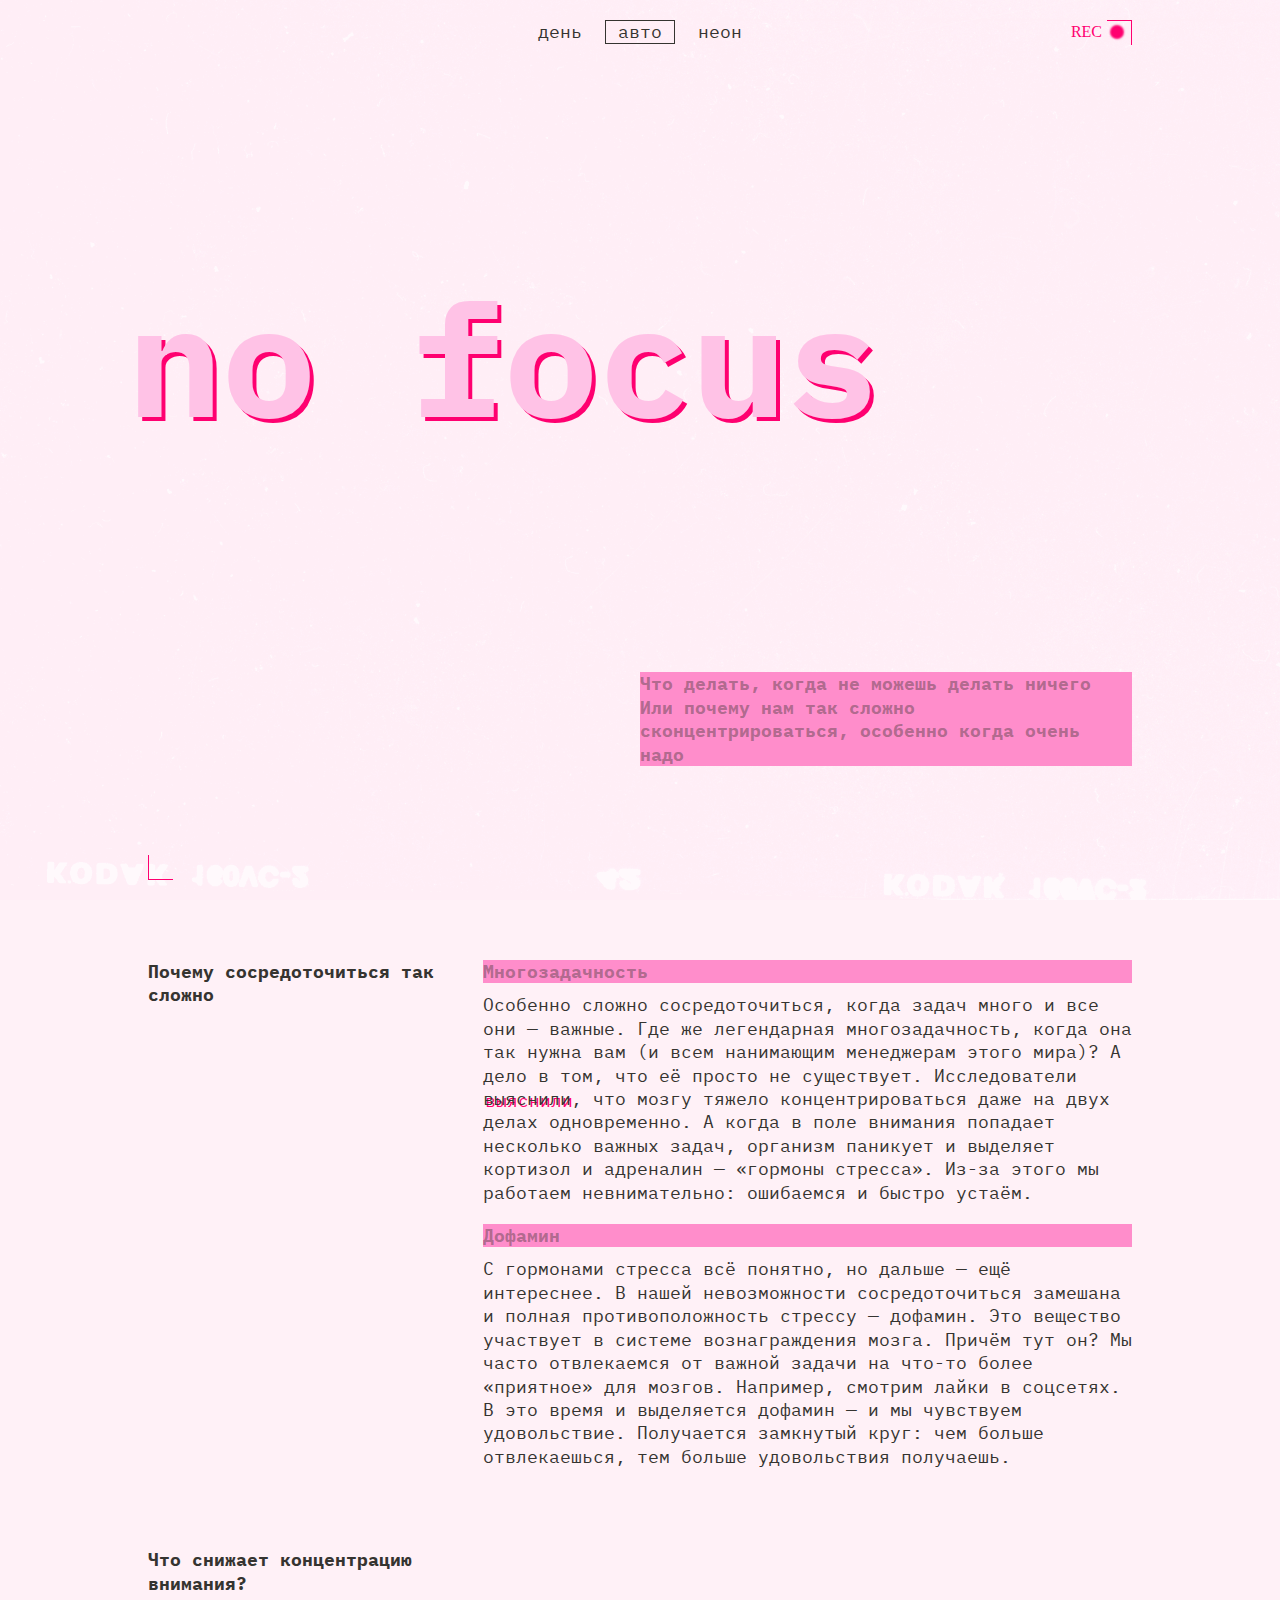
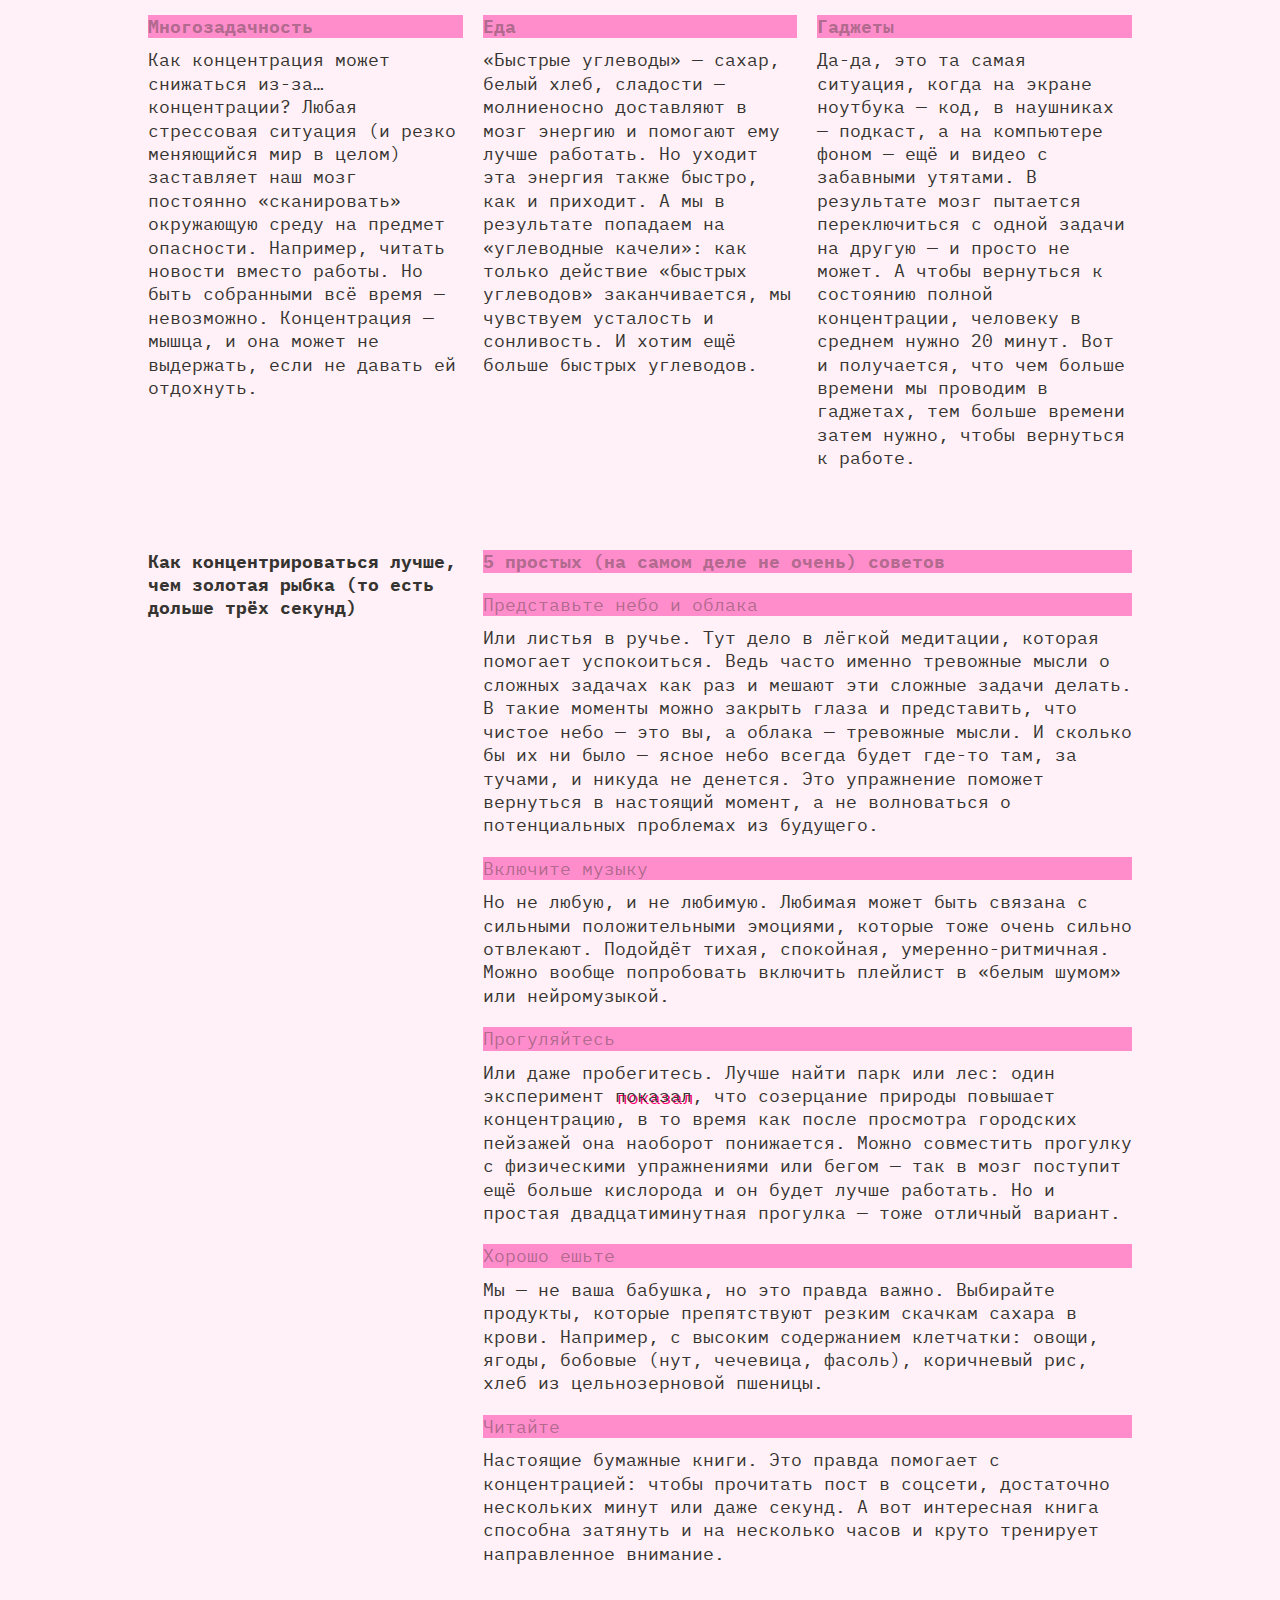
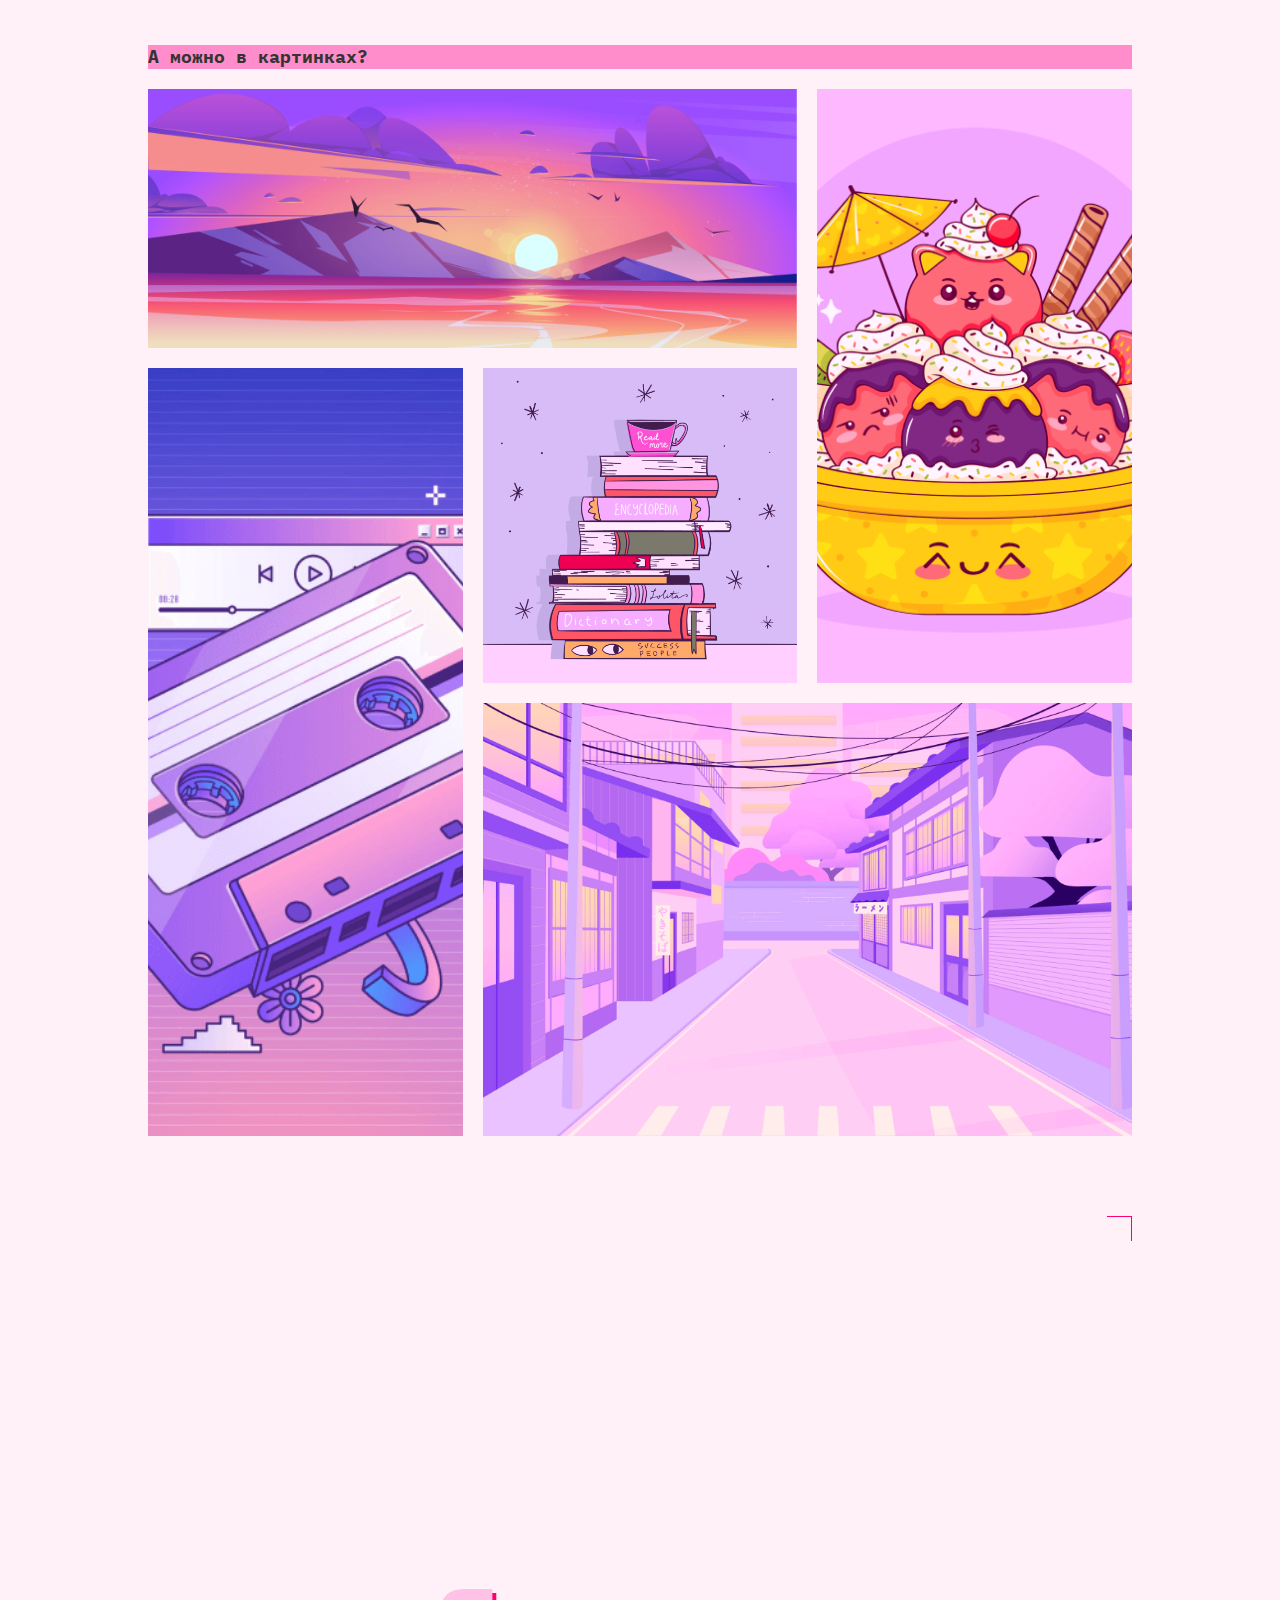
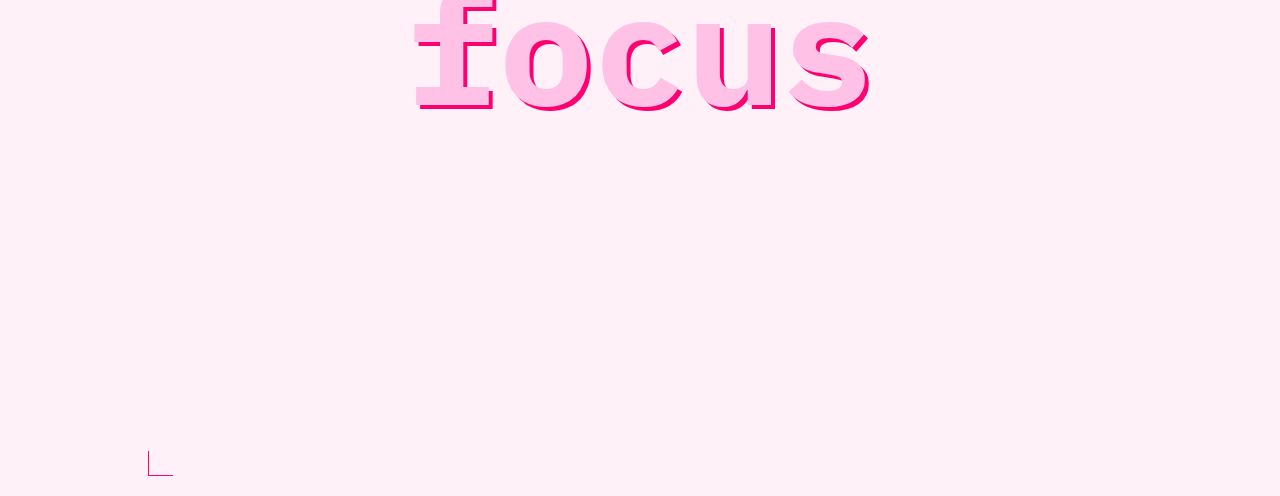
==== commit b96a89cb: "pupupu" ====
--- a/index.html
+++ b/index.html
@@ -7,10 +7,10 @@
     <meta name="viewport"
           content="width=device-width, user-scalable=no, initial-scale=1.0, maximum-scale=1.0, minimum-scale=1.0">
     <link href="fonts/fonts.css" rel="stylesheet">
+    <link href="styles/style.css" rel="stylesheet"/>
     <link href="styles/variables.css" rel="stylesheet"/>
     <link href="styles/globals.css" rel="stylesheet"/>
     <link href="styles/light.css" rel="stylesheet"/>
-    <link href="styles/style.css" rel="stylesheet"/>
     <link href="styles/dark.css" rel="stylesheet"/>
     <link rel="icon" href="images/favicon.ico" sizes="any">
     <link rel="icon" href="images/favicon.svg" type="image/svg+xml">
@@ -21,6 +21,8 @@
 <body class="page">
 
 <header class="header decorated-zone">
+
+    <div class="rec-decor" aria-hidden="true"></div>
 
 
     <nav class="header__theme-menu">
@@ -74,7 +76,7 @@
                     Особенно сложно сосредоточиться, когда задач много и все они — важные. Где же легендарная
                     многозадачность, когда она так нужна вам (и всем нанимающим менеджерам этого мира)? А дело в том,
                     что её
-                    просто не существует. Исследователи выяснили, что мозгу тяжело концентрироваться даже на двух делах
+                    просто не существует. Исследователи <a class="link" target="_blank" href="https://dana.org/article/multicosts-of-multitasking/">выяснили</a>, что мозгу тяжело концентрироваться даже на двух делах
                     одновременно. А когда в поле внимания попадает несколько важных задач, организм паникует и выделяет
                     кортизол и адреналин — «гормоны стресса». Из-за этого мы работаем невнимательно: ошибаемся и быстро
                     устаём.
@@ -109,10 +111,14 @@
 
         <div class="wrapper wrapper_versa">
 
+
+
+
+
             <div class="section__filling section__filling_versa">
-                <h4 class="section__filling-subtitle ">
+                <h3 class="section__filling-subtitle ">
                     Многозадачность
-                </h4>
+                </h3>
 
                 <p class="section__filling-about">
                     Как концентрация может снижаться из-за… концентрации? Любая стрессовая ситуация (и резко меняющийся
@@ -122,9 +128,9 @@
                 </p>
             </div>
             <div class="section__filling section__filling_versa">
-                <h4 class="section__filling-subtitle">
+                <h3 class="section__filling-subtitle">
                     Еда
-                </h4>
+                </h3>
 
                 <p class="section__filling-about">
                     «Быстрые углеводы» — сахар, белый хлеб, сладости — молниеносно доставляют в мозг энергию и помогают
@@ -135,9 +141,9 @@
             </div>
 
             <div class="section__filling section__filling_versa">
-                <h4 class="section__filling-subtitle">
+                <h3 class="section__filling-subtitle">
                     Гаджеты
-                </h4>
+                </h3>
 
                 <p class="section__filling-about">
                     Да-да, это та самая ситуация, когда на экране ноутбука — код, в наушниках — подкаст, а на компьютере
@@ -160,14 +166,14 @@
         </h2>
 
         <div class="wrapper">
-            <h3 class="section__filling-subtitle extra">
+            <h3 class="section__filling-subtitle">
                 5 простых (на самом деле не очень) советов
             </h3>
 
             <div class="section__filling">
 
 
-                <h4 class="section__filling-subtitle">
+                <h4 class="section__filling-subtitle extra">
                     Представьте небо и облака
                 </h4>
 
@@ -181,7 +187,7 @@
             </div>
 
             <div class="section__filling">
-                <h4 class="section__filling-subtitle">
+                <h4 class="section__filling-subtitle extra">
                     Включите музыку
                 </h4>
 
@@ -193,12 +199,12 @@
             </div>
 
             <div class="section__filling">
-                <h4 class="section__filling-subtitle">
+                <h4 class="section__filling-subtitle extra">
                     Прогуляйтесь
                 </h4>
 
                 <p class="section__filling-about">
-                    Или даже пробегитесь. Лучше найти парк или лес: один эксперимент показал, что созерцание природы
+                    Или даже пробегитесь. Лучше найти парк или лес: один эксперимент <a class="link" target="_blank" href="https://www.sciencedirect.com/science/article/abs/pii/S0272494415000328">показал</a>, что созерцание природы
                     повышает концентрацию, в то время как после просмотра городских пейзажей она наоборот понижается.
                     Можно совместить прогулку с физическими упражнениями или бегом — так в мозг поступит ещё больше
                     кислорода и он будет лучше работать. Но и простая двадцатиминутная прогулка — тоже отличный вариант.
@@ -206,7 +212,7 @@
             </div>
 
             <div class="section__filling">
-                <h4 class="section__filling-subtitle">
+                <h4 class="section__filling-subtitle extra">
                     Хорошо ешьте
                 </h4>
 
@@ -218,9 +224,9 @@
             </div>
 
             <div class="section__filling">
-                <h3 class="section__filling-subtitle">
+                <h4 class="section__filling-subtitle extra">
                     Читайте
-                </h3>
+                </h4>
 
                 <p class="section__filling-about">
                     Настоящие бумажные книги. Это правда помогает с концентрацией: чтобы прочитать пост в соцсети,
--- a/styles/style.css
+++ b/styles/style.css
@@ -1,13 +1,10 @@
 /* Основные стили проекта. Это стили для темы, которую вы верстаете первой. */
 
 .page {
-    background-color: var(--color-back-main, #FFF1F7);
+    background-color: var(--color-back, #FFF1F7);
     max-width: 1024px;
     margin: 0 auto;
-    background-image: var(
-            --back-img-head,
-            url("../images/cover-image-light.png")
-    );
+    background-image: var(--back-img-head, url("../images/cover-image-light.png"));
     background-position: center;
     background-size: cover;
     background-attachment: fixed;
@@ -15,20 +12,47 @@
     /* сохраните в разметке и стилях класс page. На его основе работает скрипт. */
 }
 
-
-
-
-
+.link {
+    text-decoration: none;
+    text-shadow: 2px 2px 0 var(--shadow-color, #ff0070);
+}
+
+
+.rec-decor {
+    position: absolute;
+    z-index: -1;
+    visibility: var(--rec-decor-vis, visible);
+    display: inline-flex;
+    align-items: center;
+    gap: 10px;
+    inset-inline-end: 30px;
+    inset-block-start: 20px;
+}
+
+.rec-decor::after {
+    content: "";
+    display: inline-block;
+    background: var(--shadow-color, #ff0070);
+    box-shadow: 0 0 2px 2px var(--shadow-color, #ff0070);
+    border-radius: 50%;
+    block-size: 10px;
+    inline-size: 10px;
+}
+
+.rec-decor::before {
+    content: "REC";
+    line-height: 24px;
+    color: var(--shadow-color, #ff0070);
+}
 
 .shadow {
-    text-shadow: 4px 4px 0 var(--shadow-color-pink, #FF0070);
+    text-shadow: 4px 4px 0 var(--shadow-color, #FF0070);
 }
 
 .header {
     margin: 0 auto 60px;
     min-height: 668px;
     height: 100vh;
-    max-height: 768px;
     display: flex;
     flex-direction: column;
     justify-content: space-between;
@@ -74,7 +98,7 @@
 }
 
 .header__theme-menu-button:focus-visible {
-    outline: 1px solid currentColor;
+    border-block-end-color: currentColor;
 }
 
 .header__theme-menu-button:hover {
@@ -88,7 +112,7 @@
     font-style: normal;
     font-weight: 700;
     line-height: 82.5%;
-    padding-top: 160px;
+
 }
 
 .header__description-text_cont {
@@ -99,7 +123,7 @@
 
 .header__description-text {
     color: var(--text-color-3, #32312D66);
-    background-color: var(--back-color-pink, #FF8DCB);
+    background-color: var(--back-color, #FF8DCB);
     font-family: "IBM Plex Mono", sans-serif;
     font-size: 18px;
     font-style: normal;
@@ -151,20 +175,23 @@
 }
 
 .section__filling {
-    color: #353430;
-    font-family: "IBM Plex Mono", sans-serif;
-    font-size: 15.5px;
-    font-style: normal;
-    font-weight: 700;
-    line-height: 23.5px;
+    color: var(--color-text-2, #353430);
+    font-family: "IBM Plex Mono", sans-serif;
+    font-size: 18px;
+    font-style: normal;
+    font-weight: 700;
+    line-height: 23.4px;
     display: flex;
     flex-direction: column;
     gap: 10px;
 }
 
 .section__filling-subtitle {
-    background: var(--back-color-pink, #FF8DCB);
+    background: var(--back-color, #FF8DCB);
     color: var(--text-color-3, #32312D66);
+    font-weight: 700;
+    font-size: 18px;
+    font-family: "IBM Plex Mono", sans-serif;
 }
 
 .section__filling-about {
@@ -183,7 +210,6 @@
 
 .wrapper_versa {
     flex-direction: row;
-    max-width: 100%;
 }
 
 .section__filling_versa {
@@ -191,7 +217,7 @@
 }
 
 .extra {
-    font-weight: 700;
+    font-weight: 400;
 }
 
 .in-images {
@@ -201,7 +227,7 @@
 
 .in-images__title {
     color: var(--text-color-title, #353430);
-    background-color: var(--back-color-pink, #FF8DCB);
+    background-color: var(--back-color, #FF8DCB);
     font-family: "IBM Plex Mono", sans-serif;
     font-size: 18px;
     font-style: normal;
@@ -244,7 +270,6 @@
     min-height: 768px;
     padding: 20px;
     position: relative;
-    max-height: 768px;
 }
 
 .footer-title {
@@ -267,15 +292,15 @@
 }
 
 .decorated-zone::after {
-    border-inline-end: 1px solid var(--text-color-title, #353430);
-    border-block-start: 1px solid var(--text-color-title, #353430);
+    border-inline-end: 1px solid var(--dec-color, #FF0070);
+    border-block-start: 1px solid var(--dec-color, #FF0070);
     inset-block-start: clamp(10px, 0.0286rem + 2.5445vw, 20px);
     inset-inline-end: clamp(10px, 0.0286rem + 2.5445vw, 20px);
 }
 
 .decorated-zone::before {
-    border-inline-start: 1px solid var(--text-color-title, #353430);
-    border-block-end: 1px solid var(--text-color-title, #353430);
+    border-inline-start: 1px solid var(--dec-color, #FF0070);
+    border-block-end: 1px solid var(--dec-color, #FF0070);
     inset-block-end: clamp(10px, 0.0286rem + 2.5445vw, 20px);
     inset-inline-start: clamp(10px, 0.0286rem + 2.5445vw, 20px);
 }
@@ -283,26 +308,58 @@
 
 
 @media (width <= 768px) {
+
     .page {
         max-width: 768px;
     }
 
+    .header {
+        display: flex;
+        justify-content: space-around;
+        align-content: space-between;
+        padding-top: 20px;
+        padding-bottom: 35px;
+
+    }
+
+    .header__theme-menu {
+        align-items: end;
+        margin-right: 20px;
+
+        flex-direction: column;
+    }
+
+    .header__theme-menu-list {
+        flex-direction: column;
+    }
+
+    .header__decoration-text {
+        margin-left: 10px;
+        margin-top: 20px;
+    }
+
+
+
+    .section__title {
+        width: 35%;
+    }
+
+    .wrapper_versa {
+        flex-direction: column;
+    }
+
+}
+
+@media (width <= 375px) {
+
+    .header__theme-menu {
+        margin-right: 10px;
+    }
+
     .header__description-text {
         max-width: 100%;
     }
 
-    .section__title {
-        width: 35%;
-    }
-
-    .wrapper_versa {
-        flex-direction: column;
-    }
-
-}
-
-@media (width <= 375px) {
-
     .header__decoration-text {
         font-size: clamp(7.25rem, 7.0115rem + 1.0178vw, 7.5rem);
     }
--- a/styles/variables.css
+++ b/styles/variables.css
@@ -4,18 +4,23 @@
 */
 :root {
 
-    --text-color-dac: #FFC2E6;
-    --shadow-color-pink: #FF0070;
-    --back-color-pink: #FF8DCB;
-    --back-main-pink: #FFF1F7;
-    --color-back-main: #FFF1F7;
-    --color-text-2: #353430;
+    .page.theme_dark {
+        --text-color-dac: #DB00FF;
+        --shadow-color: #FF0070;
+        --back-color: #FF8DCB;
+        --back-main: #FFF1F7;
+        --color-back-main: #FFF1F7;
+        --color-text-2: #353430;
 
-    --text-color-1: #353430;
-    --inl-colot-black: #32312D66;
-    --text-color-3: #32312D66;
-    --border-menu: #32312D66;
-    --text-color-title: v;
+        --text-color-1: #353430;
+        --inl-colot-black: #32312D66;
+        --text-color-3: #32312D66;
+        --border-menu: #FF007066;
+        --text-color-title: #353430;
+        --dec-color: #FF0070;
 
-    --back-img-head: url("../images/cover-image-light.png");
+        --back-img-head: url("../images/cover-image-dark.png");
+        --rec-decor-vis: visible;
+
+    }
 }
--- a/styles/light.css
+++ b/styles/light.css
@@ -6,10 +6,10 @@
 
 .page.theme_light {
     --text-color-dac: #FFC2E6;
-    --shadow-color-pink: #FF0070;
-    --back-color-pink: #FF8DCB;
+    --shadow-color: #FF0070;
+    --back-color: #FF8DCB;
     --back-main-pink: #FFF1F7;
-    --color-back-main: #FFF1F7;
+    --color-back: #FFF1F7;
     --color-text-2: #353430;
 
     --text-color-1: #353430;
@@ -17,8 +17,10 @@
     --text-color-3: #000028;
     --border-menu: #32312D66;
     --text-color-title: #353430;
+    --dec-color: #353430;
 
     --back-img-head: url("../images/cover-image-light.png");
+    --rec-decor-vis: hidden;
 }
 
 @media (prefers-color-scheme: light) {
--- a/styles/dark.css
+++ b/styles/dark.css
@@ -6,9 +6,9 @@
 
 .page.theme_dark {
     --text-color-dac: #DB00FF;
-    --shadow-color-pink: #FF0070;
-    --back-color-pink: #FF8DCB;
-    --back-main-pink: #FFF1F7;
+    --shadow-color: #FF0070;
+    --back-color: #FF8DCB;
+    --back-main: #FFF1F7;
     --color-back-main: #FFF1F7;
     --color-text-2: #353430;
 
@@ -17,23 +17,26 @@
     --text-color-3: #32312D66;
     --border-menu: #FF007066;
     --text-color-title: #353430;
+    --dec-color: #FF0070;
 
     --back-img-head: url("../images/cover-image-dark.png");
 
+    --rec-decor-vis: visible;
 }
 
 @media (prefers-color-scheme: dark) {
     .page.theme_auto {
         --text-color-dac: #DB00FF;
-        --color-back-main: #000028;
+        --color-back: #000028;
         --text-color-title: #353430;
         --text-color-des: #F1B2CE;
         --text-color-1: #FF0070;
         --color-text-2: #F1B2CE;
         --text-color-3: #000028;
-        --back-color-pink: #FF0070;
+        --back-color: #FF0070;
         --back-img-head: url("../images/cover-image-dark.png");
         --border-menu: #FF007066;
+        --dec-color: #FF0070;
     }
 }
 
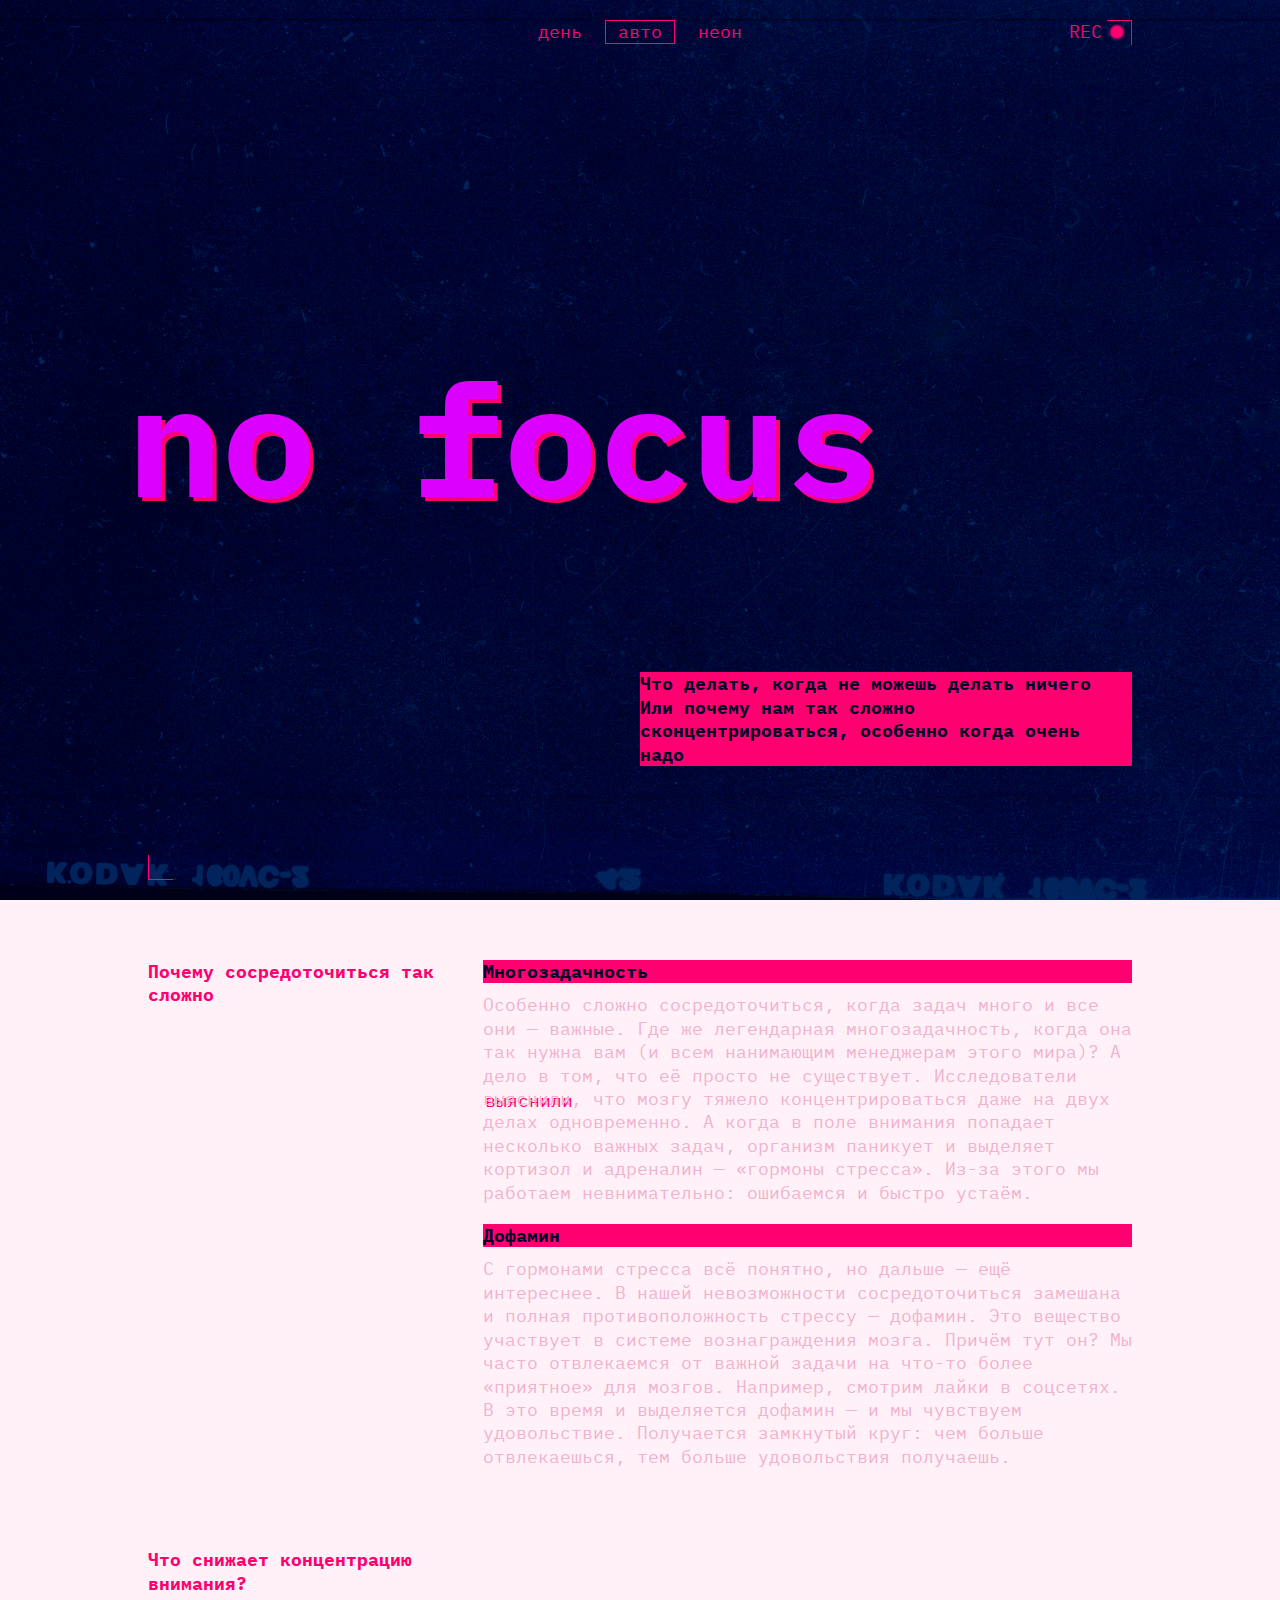
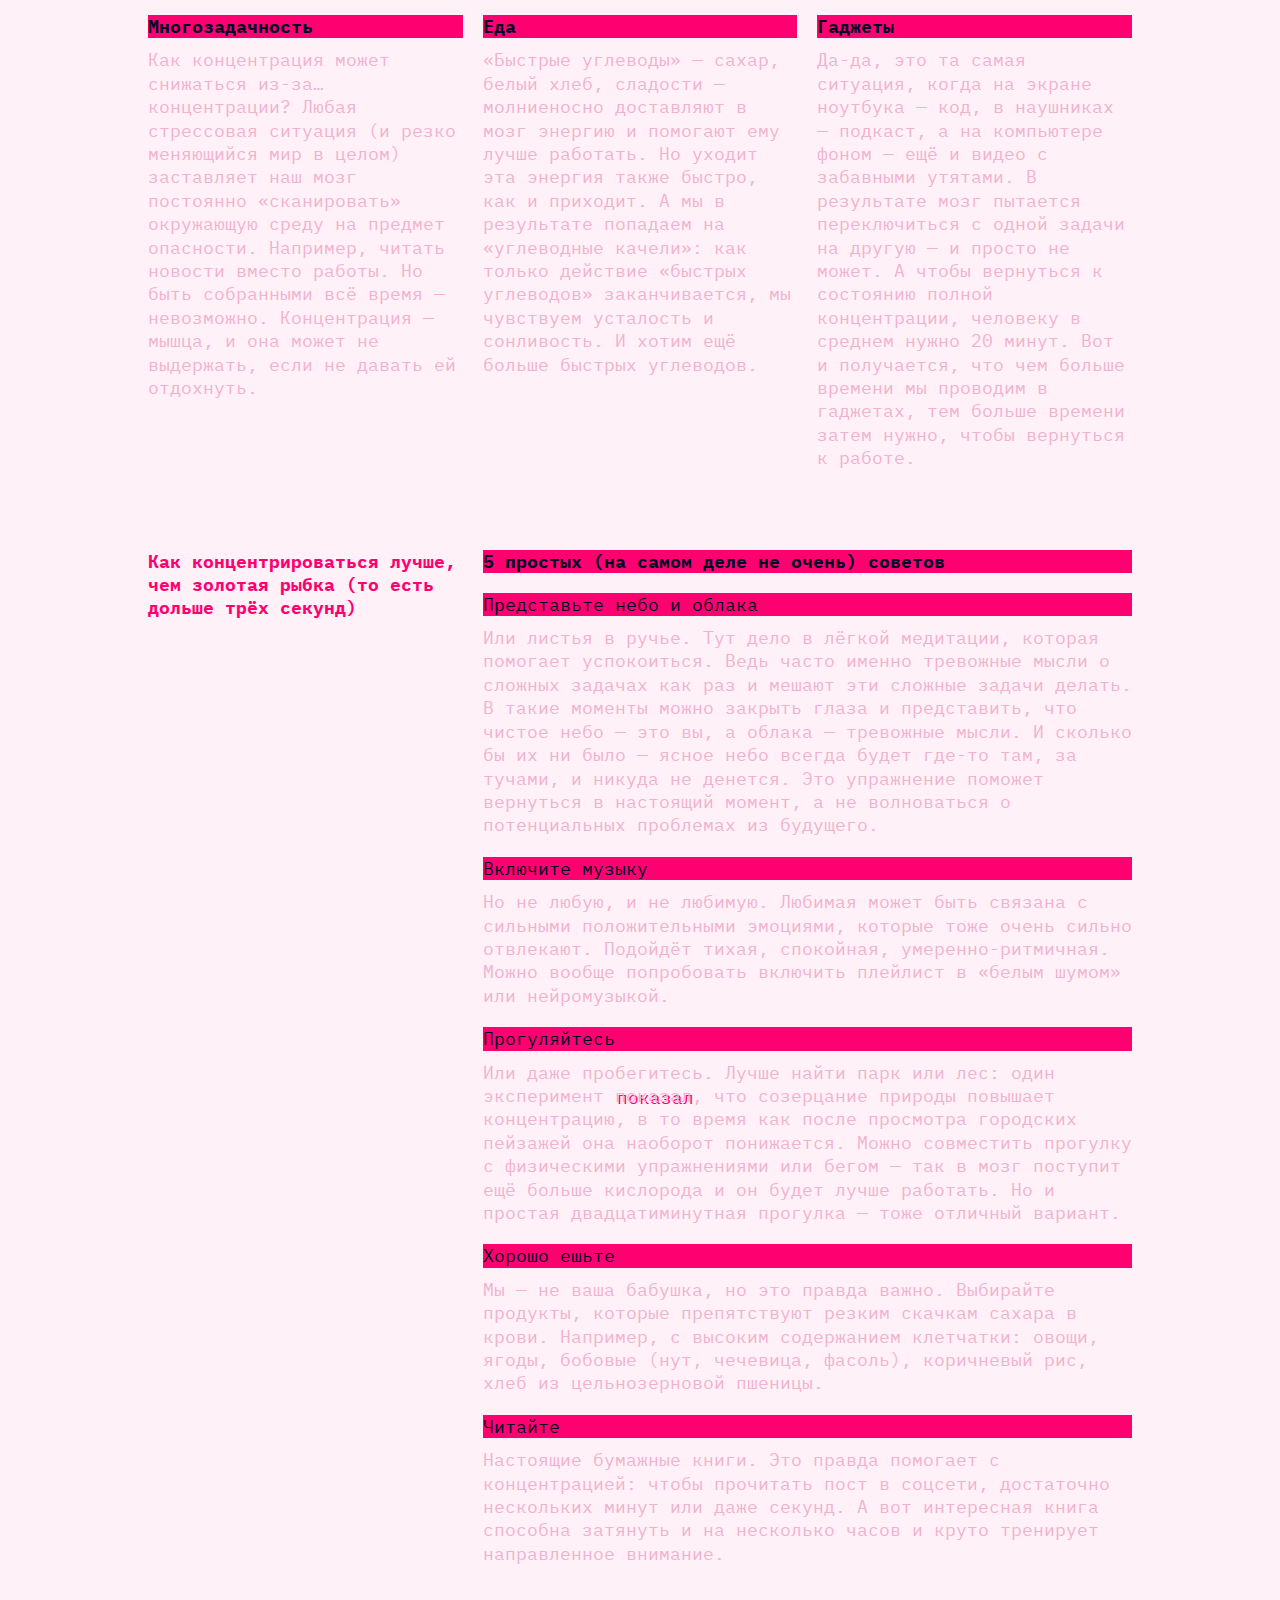
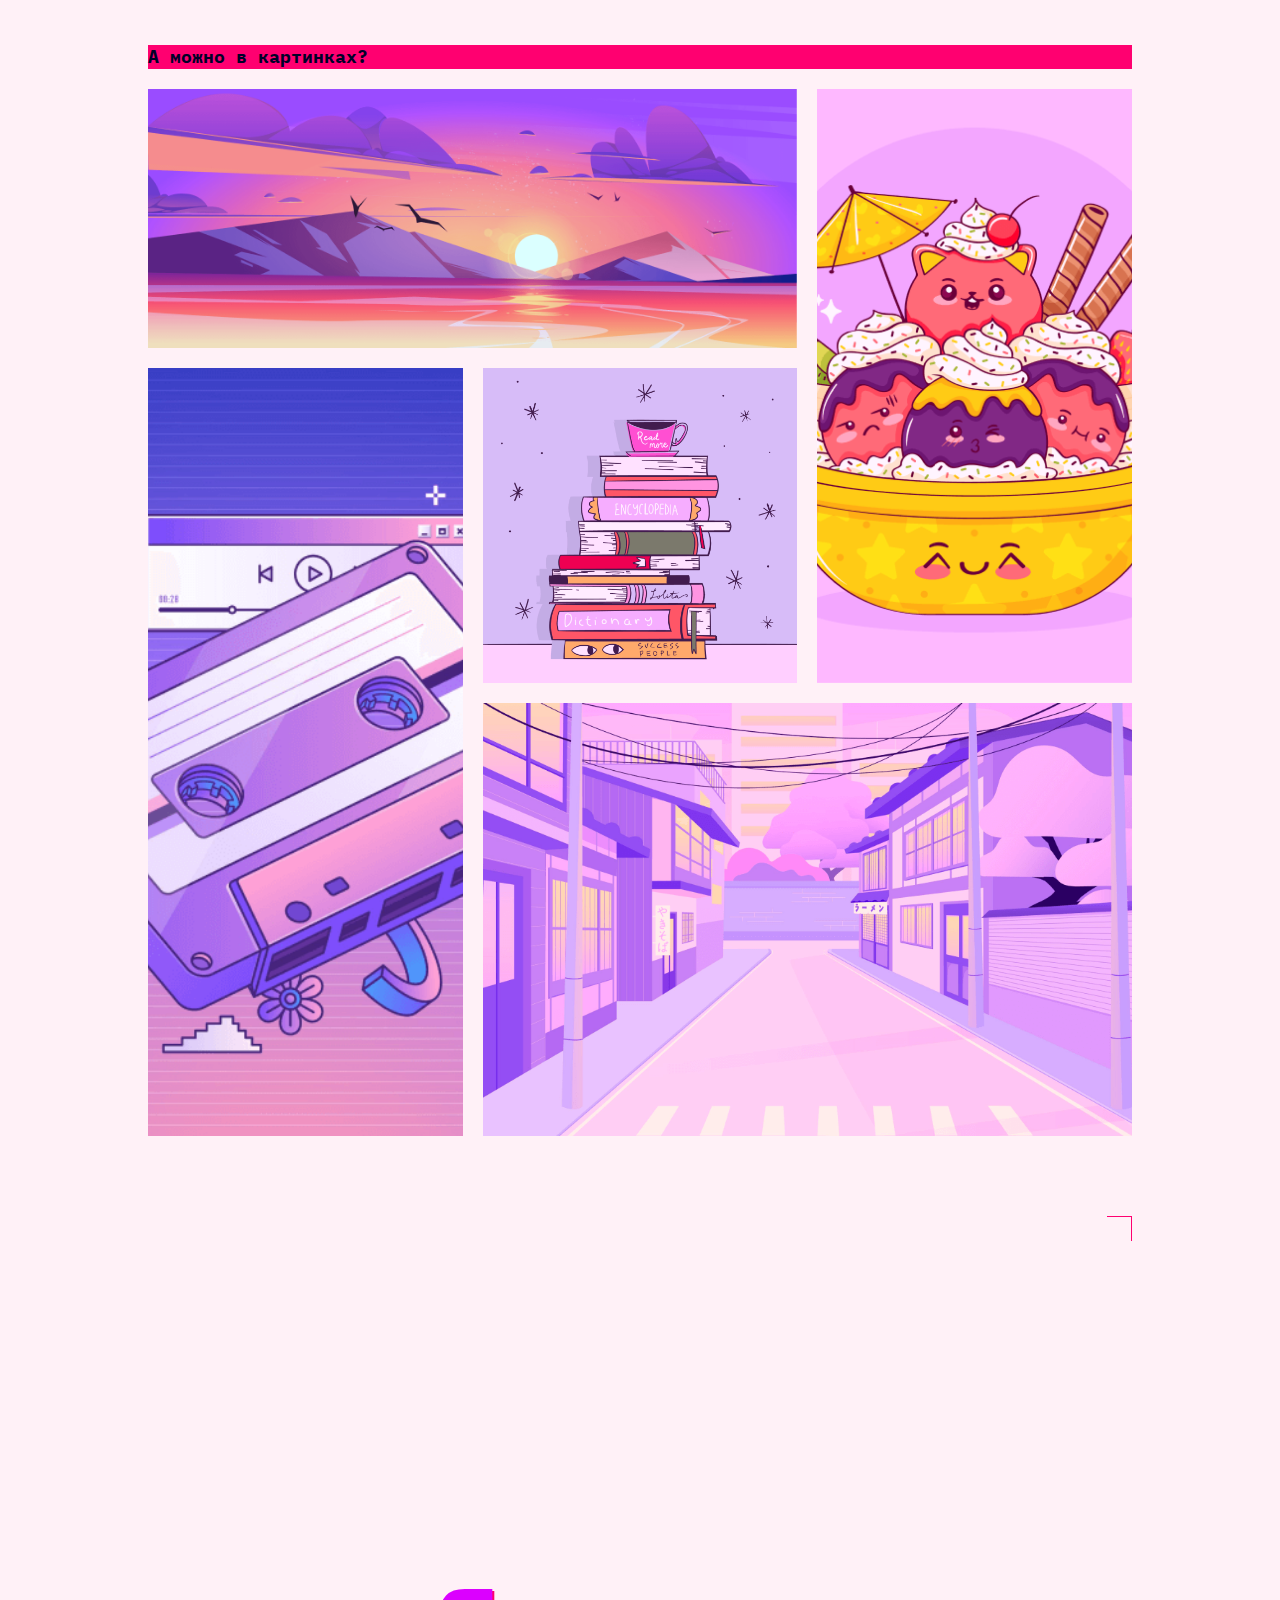
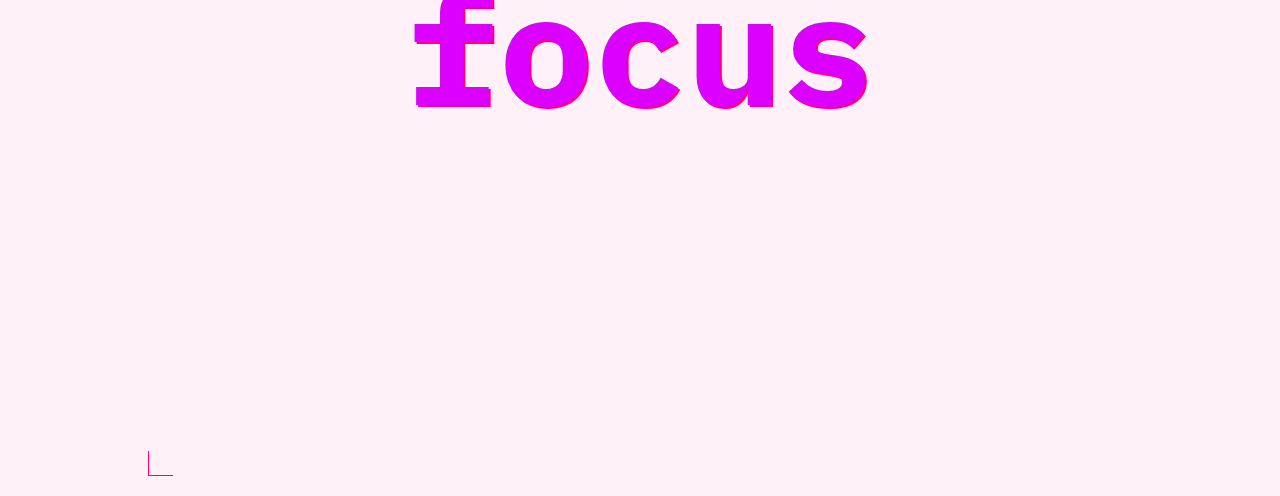
==== commit 27ca281a: "aaasssaaa" ====
--- a/index.html
+++ b/index.html
@@ -7,11 +7,12 @@
     <meta name="viewport"
           content="width=device-width, user-scalable=no, initial-scale=1.0, maximum-scale=1.0, minimum-scale=1.0">
     <link href="fonts/fonts.css" rel="stylesheet">
+    <link href="styles/globals.css" rel="stylesheet"/>
+    <link href="styles/variables.css" rel="stylesheet"/>
     <link href="styles/style.css" rel="stylesheet"/>
-    <link href="styles/variables.css" rel="stylesheet"/>
-    <link href="styles/globals.css" rel="stylesheet"/>
+    <link href="styles/dark.css" rel="stylesheet"/>
+
     <link href="styles/light.css" rel="stylesheet"/>
-    <link href="styles/dark.css" rel="stylesheet"/>
     <link rel="icon" href="images/favicon.ico" sizes="any">
     <link rel="icon" href="images/favicon.svg" type="image/svg+xml">
     <link rel="apple-touch-icon" href="images/mobile-icon.png">
--- a/styles/variables.css
+++ b/styles/variables.css
@@ -3,24 +3,20 @@
   и их переопределение под различные устройства
 */
 :root {
+    --text-color-dac: #DB00FF;
+    --shadow-color: #FF0070;
+    --back-color: #FF0070;
+    --back-main: #FF0070;
+    --color-text-fil: #F1B2CE;
 
-    .page.theme_dark {
-        --text-color-dac: #DB00FF;
-        --shadow-color: #FF0070;
-        --back-color: #FF8DCB;
-        --back-main: #FFF1F7;
-        --color-back-main: #FFF1F7;
-        --color-text-2: #353430;
+    --text-color-button: #FF0070;
+    --inl-colot-black: #32312D66;
+    --text-color-subtitle: #FF0070;;
+    --border-menu: #FF007066;
+    --text-color-title: #000028;
+    --dec-color: #FF0070;
 
-        --text-color-1: #353430;
-        --inl-colot-black: #32312D66;
-        --text-color-3: #32312D66;
-        --border-menu: #FF007066;
-        --text-color-title: #353430;
-        --dec-color: #FF0070;
+    --back-img-head: url("../images/cover-image-dark.png");
 
-        --back-img-head: url("../images/cover-image-dark.png");
-        --rec-decor-vis: visible;
-
-    }
+    --rec-decor-vis: visible;
 }
--- a/styles/style.css
+++ b/styles/style.css
@@ -15,6 +15,19 @@
 .link {
     text-decoration: none;
     text-shadow: 2px 2px 0 var(--shadow-color, #ff0070);
+}
+.link:hover {
+    text-decoration: underline;
+    text-underline-offset: 2px;
+}
+
+.link:focus {
+    outline: 0;
+}
+
+.link:focus-visible {
+    outline: 1px solid currentColor;
+    border-radius: 2px;
 }
 
 
@@ -41,12 +54,14 @@
 
 .rec-decor::before {
     content: "REC";
+    font-family: "IBM Plex Mono", sans-serif;
+    font-size: 18px;
     line-height: 24px;
     color: var(--shadow-color, #ff0070);
 }
 
 .shadow {
-    text-shadow: 4px 4px 0 var(--shadow-color, #FF0070);
+
 }
 
 .header {
@@ -75,7 +90,7 @@
 .header__theme-menu-button {
     border: 1px solid transparent;
     padding: 2px 12px;
-    color: var(--text-color-1, #353430);
+    color: var(--text-color-button, #353430);
     line-height: 18px;
     text-transform: lowercase;
     background: transparent;
@@ -112,7 +127,8 @@
     font-style: normal;
     font-weight: 700;
     line-height: 82.5%;
-
+    padding-top: 160px;
+    text-shadow: 4px 4px 0 var(--shadow-color, #FF0070);
 }
 
 .header__description-text_cont {
@@ -122,8 +138,8 @@
 }
 
 .header__description-text {
-    color: var(--text-color-3, #32312D66);
-    background-color: var(--back-color, #FF8DCB);
+    color: var(--text-color-title, #32312D66);
+    background-color: var(--back-color, #FF0070);
     font-family: "IBM Plex Mono", sans-serif;
     font-size: 18px;
     font-style: normal;
@@ -160,7 +176,7 @@
     line-height: 23.4px;
     max-width: 100%;
     min-width: 32% ;
-    color: var(--text-color-1, #353430);
+    color: var(--text-color-subtitle, #353430);
 }
 
 .section__title.section__extra {
@@ -175,7 +191,7 @@
 }
 
 .section__filling {
-    color: var(--color-text-2, #353430);
+    color: var(--color-text-fil, #353430);
     font-family: "IBM Plex Mono", sans-serif;
     font-size: 18px;
     font-style: normal;
@@ -188,14 +204,14 @@
 
 .section__filling-subtitle {
     background: var(--back-color, #FF8DCB);
-    color: var(--text-color-3, #32312D66);
+    color: var(--text-color-title, #32312D66);
     font-weight: 700;
     font-size: 18px;
     font-family: "IBM Plex Mono", sans-serif;
 }
 
 .section__filling-about {
-    color: var(--color-text-2, #353430);
+    color: var(--color-text-fil, #353430);
     font-family: "IBM Plex Mono", sans-serif;
     font-size: 18px;
     font-style: normal;
@@ -213,7 +229,7 @@
 }
 
 .section__filling_versa {
-    width: 100%;
+    width: 315px;
 }
 
 .extra {
@@ -267,9 +283,10 @@
     display: flex;
     align-items: center;
     justify-content: center;
-    min-height: 768px;
+    min-height: 668px;
     padding: 20px;
     position: relative;
+    text-shadow: 2px 2px 0 var(--shadow-color, #FF0070);
 }
 
 .footer-title {
@@ -319,13 +336,12 @@
         align-content: space-between;
         padding-top: 20px;
         padding-bottom: 35px;
-
     }
 
     .header__theme-menu {
         align-items: end;
         margin-right: 20px;
-
+        padding-top: 75px;
         flex-direction: column;
     }
 
@@ -334,11 +350,18 @@
     }
 
     .header__decoration-text {
-        margin-left: 10px;
-        margin-top: 20px;
-    }
-
-
+        padding-top: 20px;
+
+    }
+
+    .header__description-text {
+        margin-bottom: 70px;
+    }
+
+
+    .section__filling_versa {
+        width: 100%;
+    }
 
     .section__title {
         width: 35%;
@@ -352,8 +375,13 @@
 
 @media (width <= 375px) {
 
+    .header {
+        margin: 0 auto;
+    }
+
     .header__theme-menu {
         margin-right: 10px;
+        padding-top: 8px;
     }
 
     .header__description-text {
@@ -362,6 +390,8 @@
 
     .header__decoration-text {
         font-size: clamp(7.25rem, 7.0115rem + 1.0178vw, 7.5rem);
+        margin-left: 10px;
+
     }
 
     .header__description-text_cont {
@@ -375,16 +405,18 @@
 
     .main {
         width: 100%;
+        margin-top: 40px;
+        gap: 50px;
     }
 
     .section {
         flex-direction: column;
         width: 100%;
+        padding: 0 10px;
     }
 
     .section__title {
         width: 100%;
-
     }
 
     .section__filling {
@@ -392,12 +424,29 @@
     }
 
     .section-versa {
-        flex-direction: column;
+        width: 100%;
+        flex-direction: column;
+    }
+    .section__title.section__extra {
+        width: 100%;
+    }
+
+    .in-images {
+        padding: 0 10px;
+    }
+
+    .in-images__title {
+        margin-bottom: 10px;
     }
 
     .in-images__list {
         display: flex;
         flex-direction: column;
+        gap: 10px;
+    }
+
+    .footer {
+        margin-top: 40px;
     }
 
     .footer-title {
@@ -405,4 +454,9 @@
     }
 
 
+    .rec-decor {
+        inset-inline-end: 19px;
+        inset-block-start: 11px;
+    }
+
 }--- a/styles/dark.css
+++ b/styles/dark.css
@@ -7,14 +7,13 @@
 .page.theme_dark {
     --text-color-dac: #DB00FF;
     --shadow-color: #FF0070;
-    --back-color: #FF8DCB;
+    --back-color: #FF0070;
     --back-main: #FFF1F7;
     --color-back-main: #FFF1F7;
-    --color-text-2: #353430;
+    --color-text-fil: #353430;
 
-    --text-color-1: #353430;
     --inl-colot-black: #32312D66;
-    --text-color-3: #32312D66;
+    --text-color-subtitle: #FF0070;
     --border-menu: #FF007066;
     --text-color-title: #353430;
     --dec-color: #FF0070;
@@ -25,18 +24,22 @@
 }
 
 @media (prefers-color-scheme: dark) {
-    .page.theme_auto {
-        --text-color-dac: #DB00FF;
-        --color-back: #000028;
-        --text-color-title: #353430;
-        --text-color-des: #F1B2CE;
-        --text-color-1: #FF0070;
-        --color-text-2: #F1B2CE;
-        --text-color-3: #000028;
-        --back-color: #FF0070;
-        --back-img-head: url("../images/cover-image-dark.png");
-        --border-menu: #FF007066;
-        --dec-color: #FF0070;
-    }
+    --text-color-dac: #DB00FF;
+    --shadow-color: #FF0070;
+    --back-color: #FF0070;
+    --back-main: #FFF1F7;
+    --color-back-main: #FFF1F7;
+    --color-text-fil: #353430;
+
+    --inl-colot-black: #32312D66;
+    --text-color-subtitle: #FF0070;
+    --border-menu: #FF007066;
+    --text-color-title: #353430;
+    --dec-color: #FF0070;
+
+    --back-img-head: url("../images/cover-image-dark.png");
+
+    --rec-decor-vis: visible;
+
 }
 
--- a/styles/light.css
+++ b/styles/light.css
@@ -10,11 +10,11 @@
     --back-color: #FF8DCB;
     --back-main-pink: #FFF1F7;
     --color-back: #FFF1F7;
-    --color-text-2: #353430;
+    --color-text-fil: #353430;
 
-    --text-color-1: #353430;
+    --text-color-button: #353430;
     --inl-colot-black: #32312D66;
-    --text-color-3: #000028;
+    --text-color-subtitle: #000028;
     --border-menu: #32312D66;
     --text-color-title: #353430;
     --dec-color: #353430;
@@ -24,8 +24,21 @@
 }
 
 @media (prefers-color-scheme: light) {
-    .page.theme_auto {
+    --text-color-dac: #FFC2E6;
+    --shadow-color: #FF0070;
+    --back-color: #FF8DCB;
+    --back-main-pink: #FFF1F7;
+    --color-back: #FFF1F7;
+    --color-text-fil: #353430;
 
-    }
+    --inl-colot-black: #32312D66;
+    --text-color-subtitle: #000028;
+    --border-menu: #32312D66;
+    --text-color-title: #353430;
+    --dec-color: #353430;
+
+    --back-img-head: url("../images/cover-image-light.png");
+    --rec-decor-vis: hidden;
+
 }
 
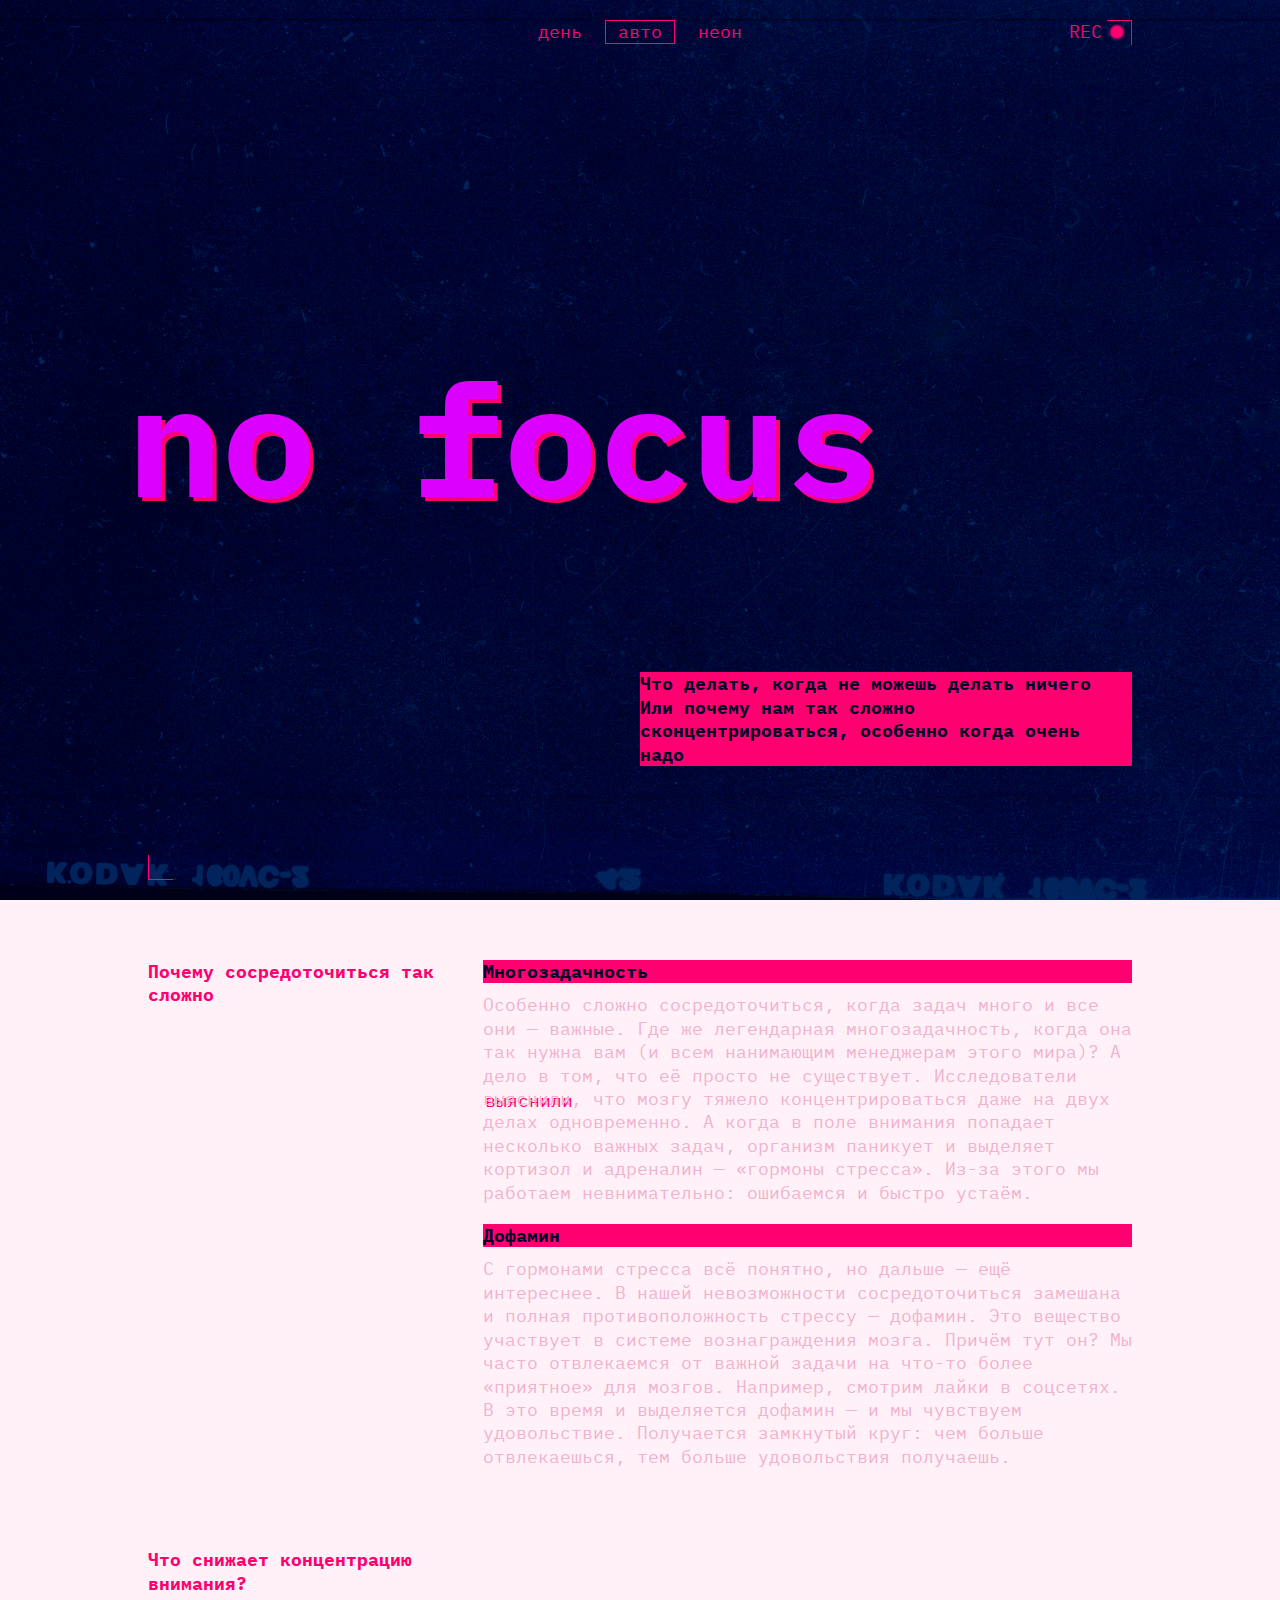
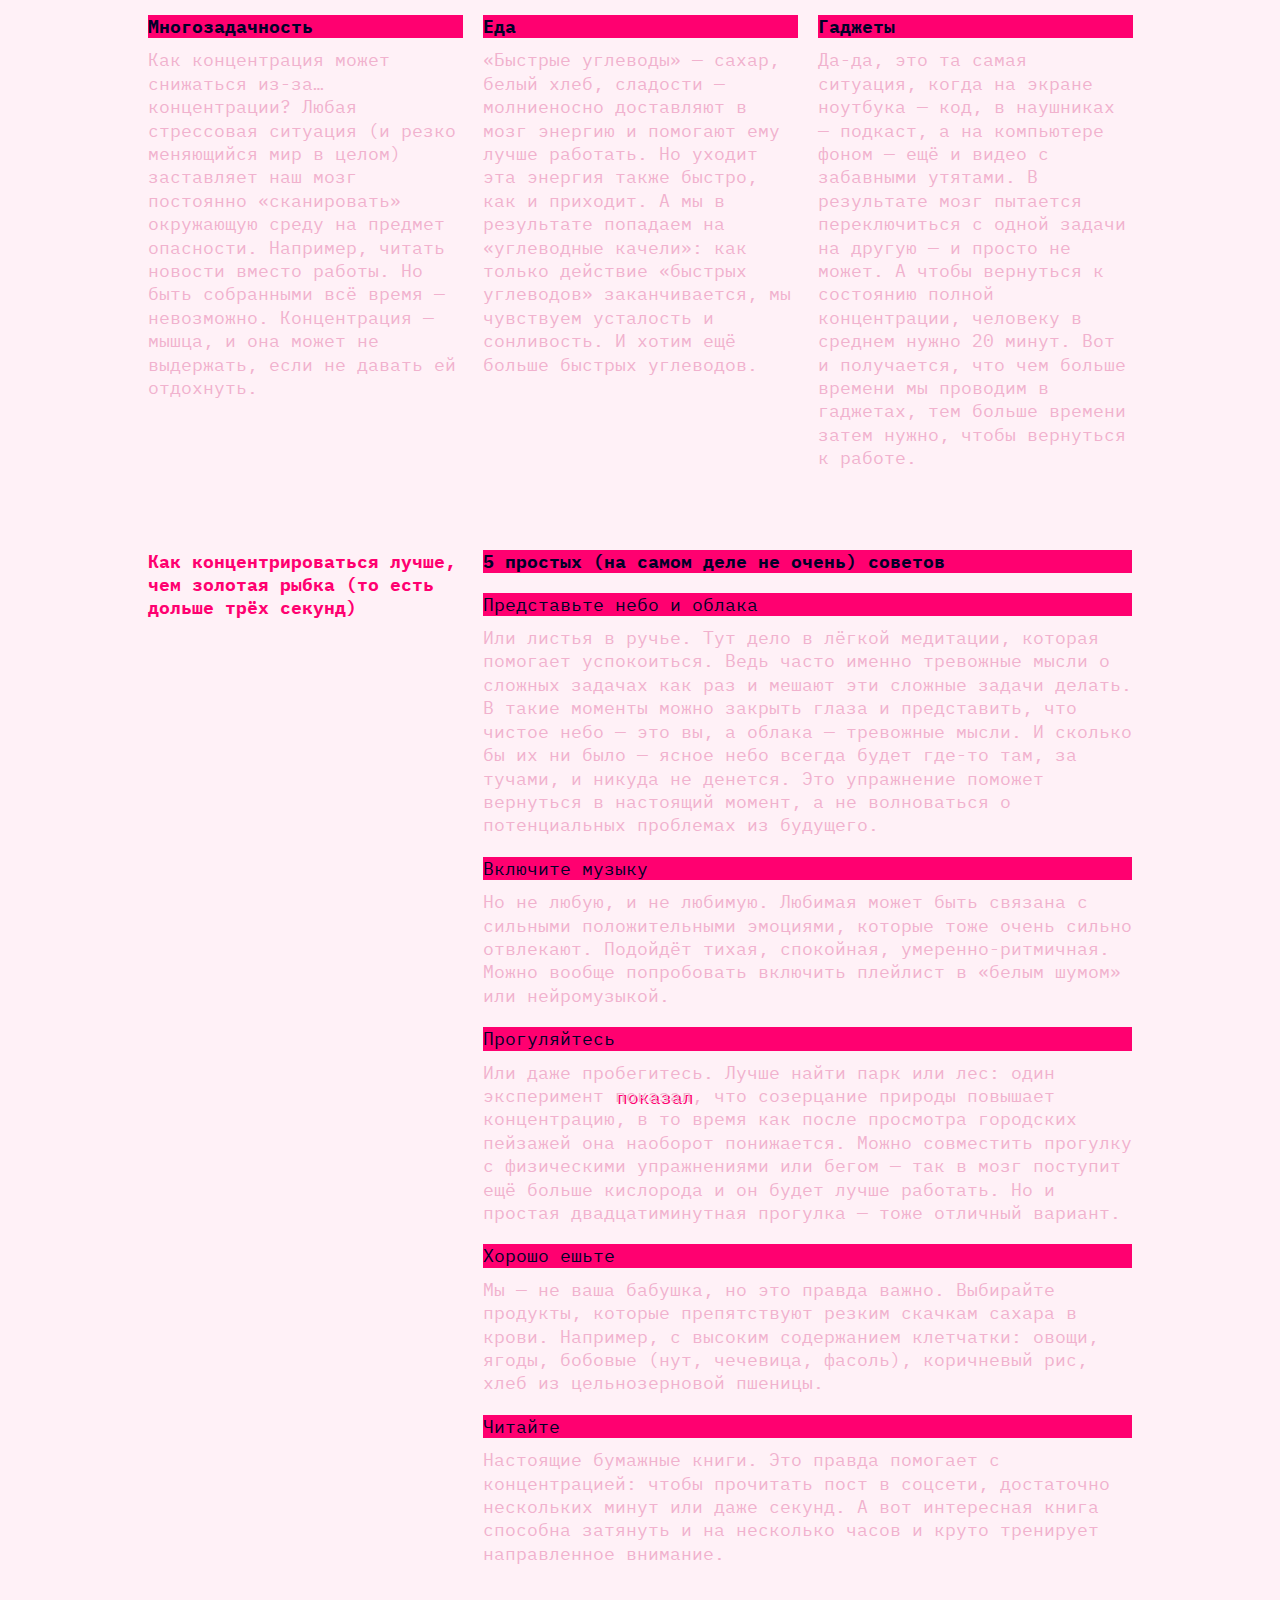
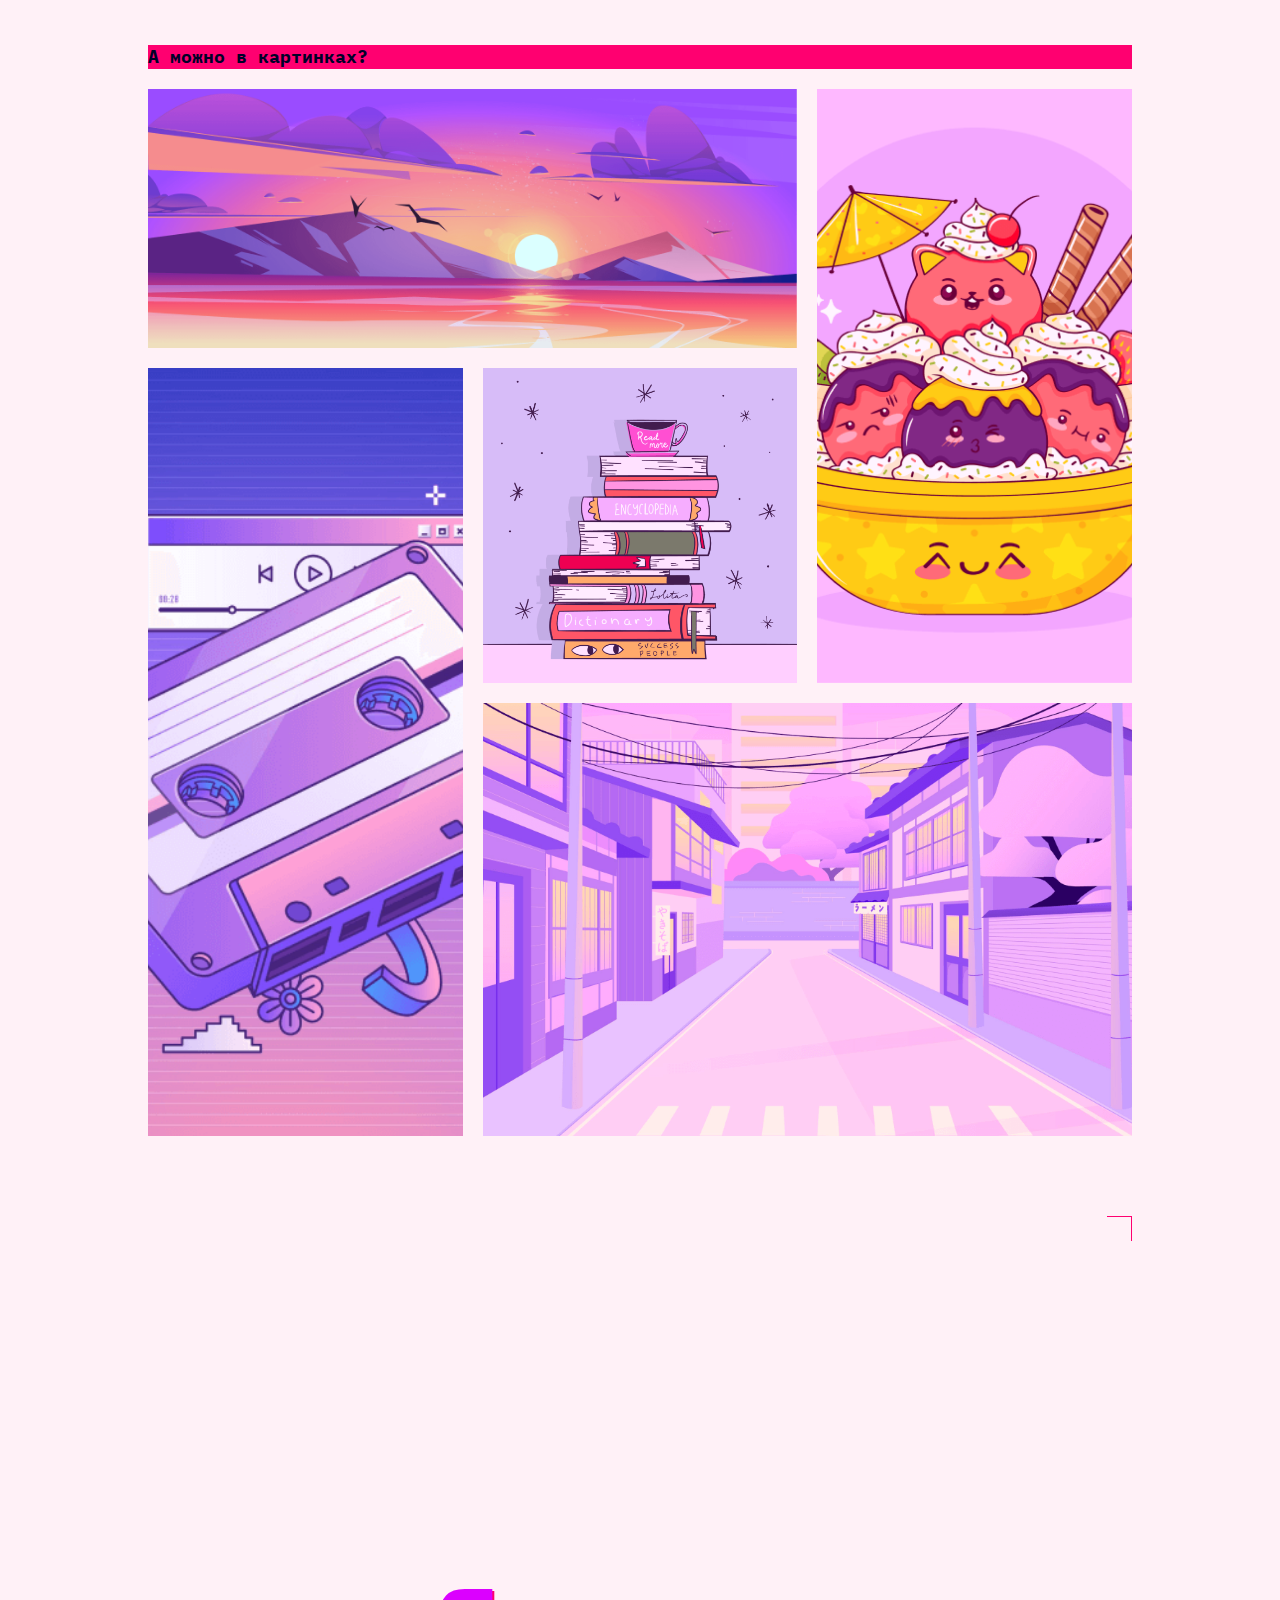
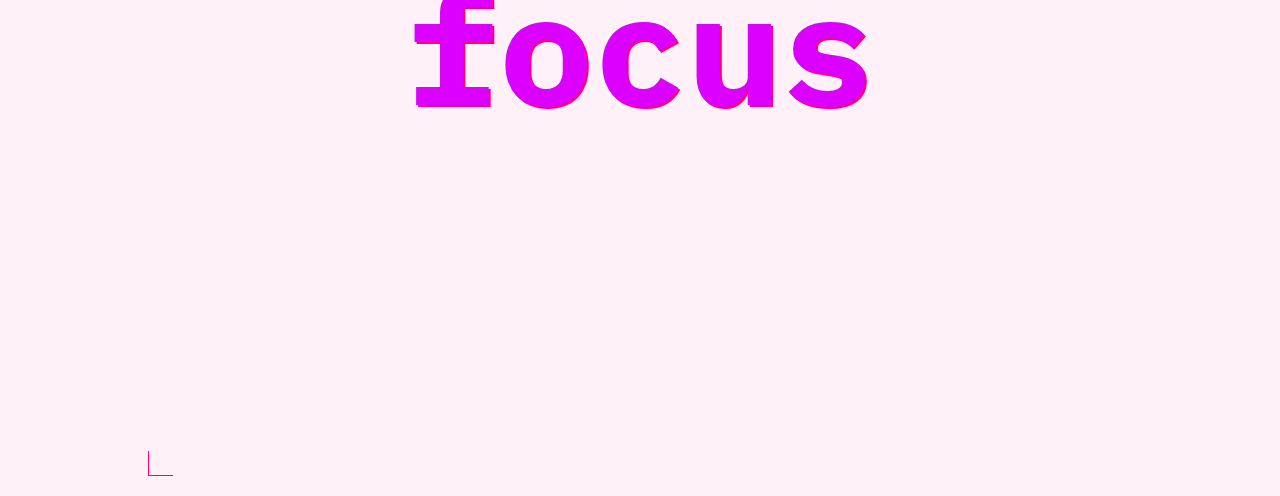
==== commit 6f1bc65e: "assaassaa" ====
--- a/index.html
+++ b/index.html
@@ -112,10 +112,6 @@
 
         <div class="wrapper wrapper_versa">
 
-
-
-
-
             <div class="section__filling section__filling_versa">
                 <h3 class="section__filling-subtitle ">
                     Многозадачность
--- a/styles/style.css
+++ b/styles/style.css
@@ -188,6 +188,8 @@
     flex-direction: column;
     max-width: 100%;
     gap: 20px;
+
+
 }
 
 .section__filling {
@@ -225,7 +227,8 @@
 }
 
 .wrapper_versa {
-    flex-direction: row;
+    display: grid;
+    grid-template-columns: repeat(3,1fr)
 }
 
 .section__filling_versa {
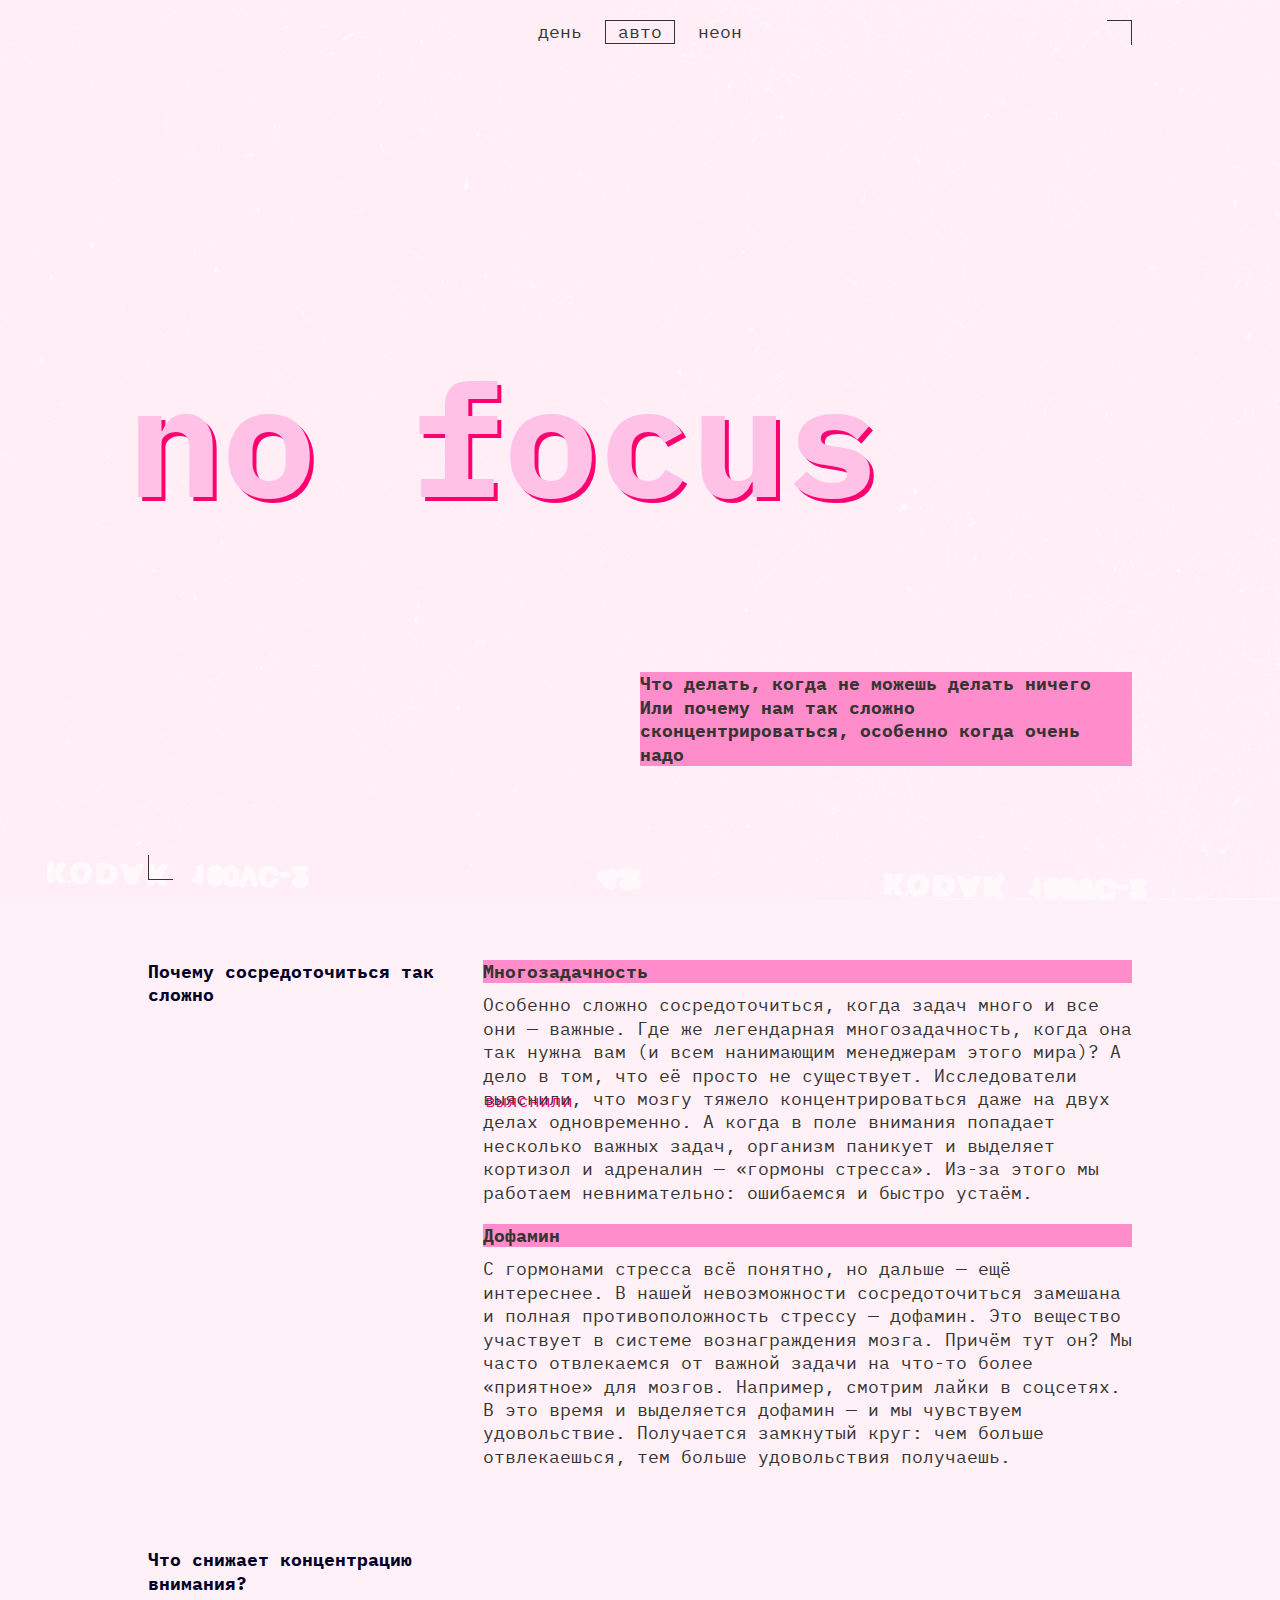
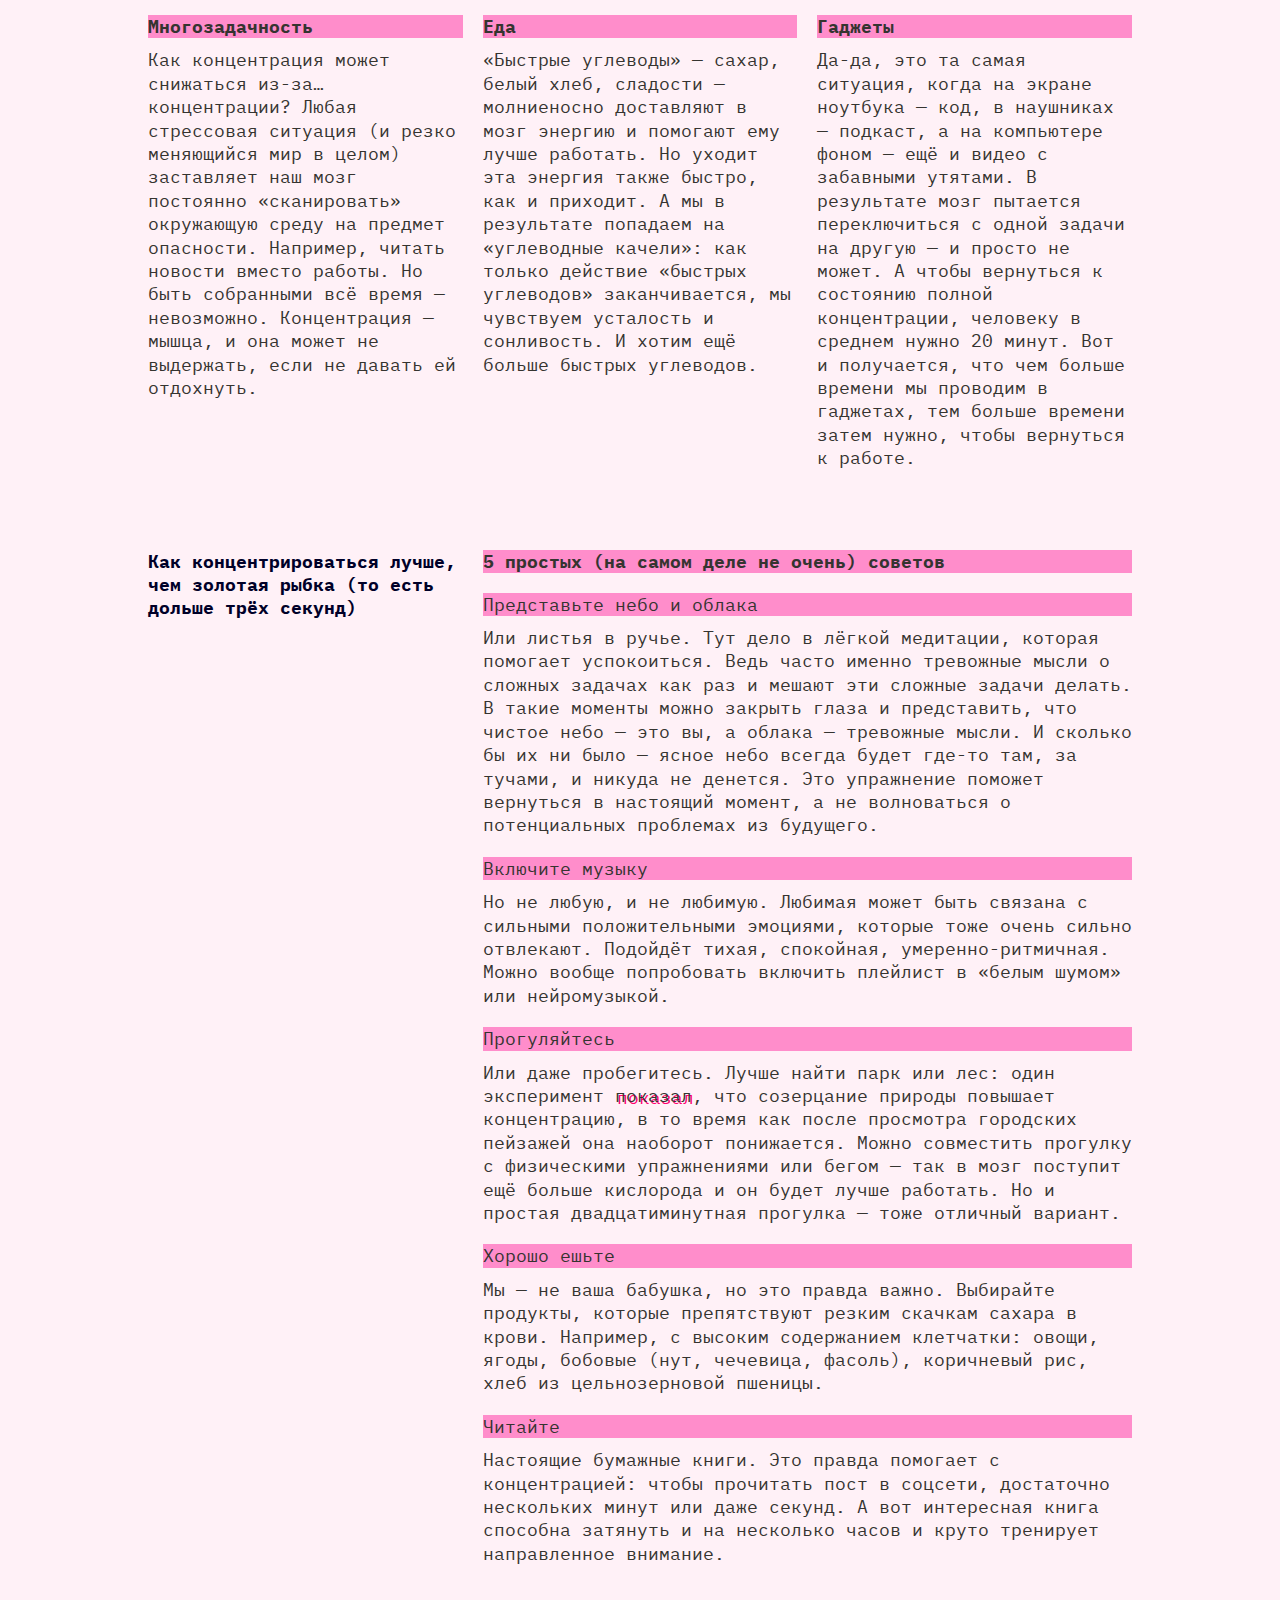
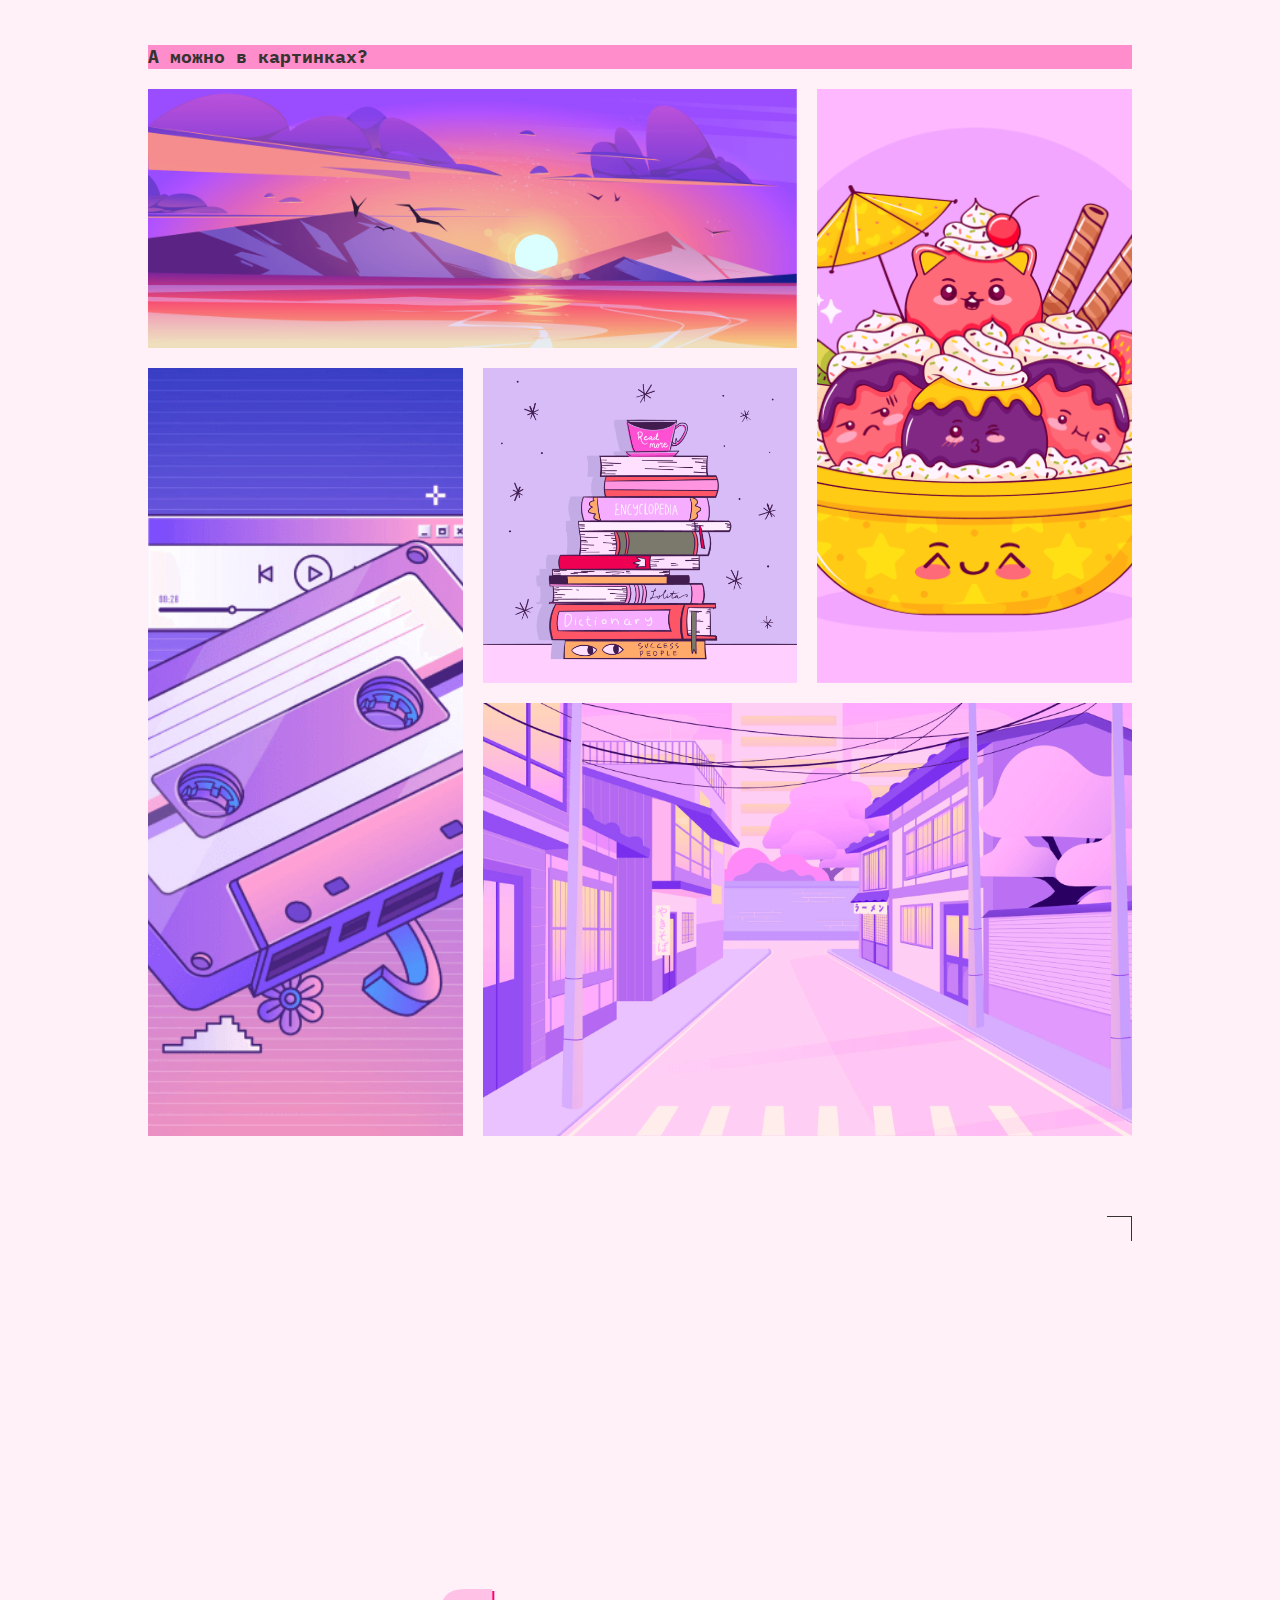
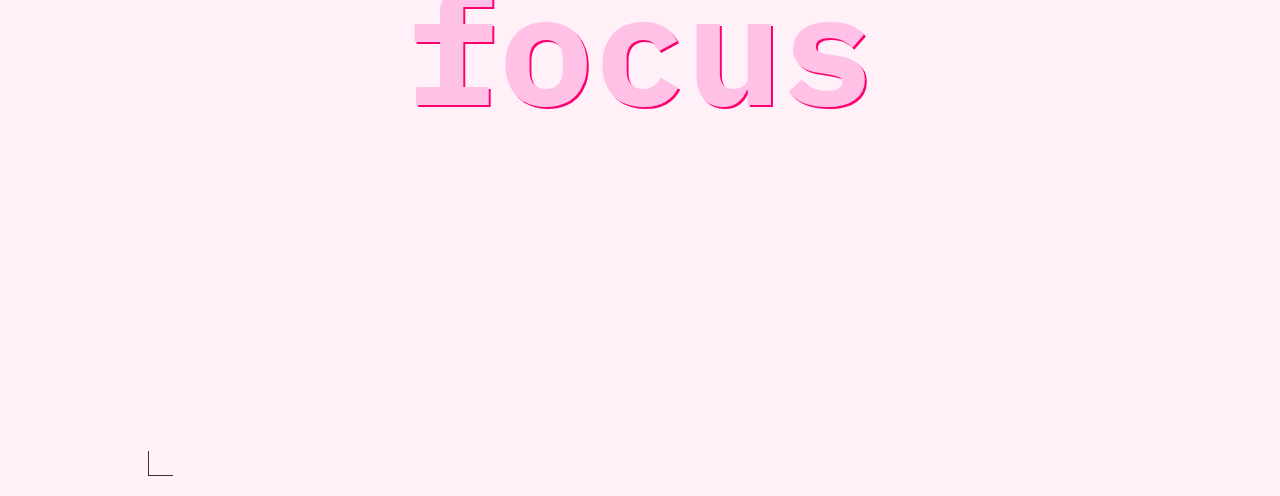
==== commit 28f1bd95: "assaassaaasasas" ====
--- a/index.html
+++ b/index.html
@@ -7,12 +7,12 @@
     <meta name="viewport"
           content="width=device-width, user-scalable=no, initial-scale=1.0, maximum-scale=1.0, minimum-scale=1.0">
     <link href="fonts/fonts.css" rel="stylesheet">
+    <link href="styles/variables.css" rel="stylesheet"/>
     <link href="styles/globals.css" rel="stylesheet"/>
-    <link href="styles/variables.css" rel="stylesheet"/>
     <link href="styles/style.css" rel="stylesheet"/>
+
+    <link href="styles/light.css" rel="stylesheet"/>
     <link href="styles/dark.css" rel="stylesheet"/>
-
-    <link href="styles/light.css" rel="stylesheet"/>
     <link rel="icon" href="images/favicon.ico" sizes="any">
     <link rel="icon" href="images/favicon.svg" type="image/svg+xml">
     <link rel="apple-touch-icon" href="images/mobile-icon.png">
--- a/styles/variables.css
+++ b/styles/variables.css
@@ -3,20 +3,19 @@
   и их переопределение под различные устройства
 */
 :root {
-    --text-color-dac: #DB00FF;
+    --text-color-dac: #FFC2E6;
     --shadow-color: #FF0070;
-    --back-color: #FF0070;
-    --back-main: #FF0070;
-    --color-text-fil: #F1B2CE;
+    --back-color: #FF8DCB;
+    --back-main-pink: #FFF1F7;
+    --color-back: #000028;
+    --color-text-fil: #353430;
 
-    --text-color-button: #FF0070;
-    --inl-colot-black: #32312D66;
-    --text-color-subtitle: #FF0070;;
-    --border-menu: #FF007066;
+    --text-color-button: #353430;
+    --text-color-subtitle: #000028;
+    --border-menu: #32312D66;
     --text-color-title: #000028;
-    --dec-color: #FF0070;
+    --dec-color: #353430;
 
-    --back-img-head: url("../images/cover-image-dark.png");
-
-    --rec-decor-vis: visible;
+    --back-img-head: url("../images/cover-image-light.png");
+    --rec-decor-vis: hidden;
 }
--- a/styles/style.css
+++ b/styles/style.css
@@ -17,8 +17,7 @@
     text-shadow: 2px 2px 0 var(--shadow-color, #ff0070);
 }
 .link:hover {
-    text-decoration: underline;
-    text-underline-offset: 2px;
+    border-bottom: 1px solid currentColor;
 }
 
 .link:focus {
@@ -27,7 +26,6 @@
 
 .link:focus-visible {
     outline: 1px solid currentColor;
-    border-radius: 2px;
 }
 
 
@@ -60,10 +58,6 @@
     color: var(--shadow-color, #ff0070);
 }
 
-.shadow {
-
-}
-
 .header {
     margin: 0 auto 60px;
     min-height: 668px;
@@ -139,7 +133,7 @@
 
 .header__description-text {
     color: var(--text-color-title, #32312D66);
-    background-color: var(--back-color, #FF0070);
+    background-color: var(--back-color, FF0070);
     font-family: "IBM Plex Mono", sans-serif;
     font-size: 18px;
     font-style: normal;
@@ -193,7 +187,7 @@
 }
 
 .section__filling {
-    color: var(--color-text-fil, #353430);
+    color: var(--color-text-fil, #F1B2CE);
     font-family: "IBM Plex Mono", sans-serif;
     font-size: 18px;
     font-style: normal;
@@ -232,7 +226,7 @@
 }
 
 .section__filling_versa {
-    width: 315px;
+    max-width: 315px;
 }
 
 .extra {
@@ -289,7 +283,7 @@
     min-height: 668px;
     padding: 20px;
     position: relative;
-    text-shadow: 2px 2px 0 var(--shadow-color, #FF0070);
+
 }
 
 .footer-title {
@@ -299,7 +293,7 @@
     font-style: normal;
     font-weight: 700;
     line-height: 82.5%;
-
+    text-shadow: 2px 2px 0 var(--shadow-color, #FF0070);
 }
 
 .decorated-zone::after,
@@ -363,7 +357,7 @@
 
 
     .section__filling_versa {
-        width: 100%;
+        max-width: 100%;
     }
 
     .section__title {
@@ -371,7 +365,7 @@
     }
 
     .wrapper_versa {
-        flex-direction: column;
+        display: flex;
     }
 
 }
--- a/styles/light.css
+++ b/styles/light.css
@@ -13,7 +13,6 @@
     --color-text-fil: #353430;
 
     --text-color-button: #353430;
-    --inl-colot-black: #32312D66;
     --text-color-subtitle: #000028;
     --border-menu: #32312D66;
     --text-color-title: #353430;
@@ -24,21 +23,21 @@
 }
 
 @media (prefers-color-scheme: light) {
-    --text-color-dac: #FFC2E6;
-    --shadow-color: #FF0070;
-    --back-color: #FF8DCB;
-    --back-main-pink: #FFF1F7;
-    --color-back: #FFF1F7;
-    --color-text-fil: #353430;
+    .page {
+        --text-color-dac: #FFC2E6;
+        --shadow-color: #FF0070;
+        --back-color: #FF8DCB;
+        --back-main-pink: #FFF1F7;
+        --color-back: #FFF1F7;
+        --color-text-fil: #353430;
 
-    --inl-colot-black: #32312D66;
-    --text-color-subtitle: #000028;
-    --border-menu: #32312D66;
-    --text-color-title: #353430;
-    --dec-color: #353430;
+        --text-color-subtitle: #000028;
+        --border-menu: #32312D66;
+        --text-color-title: #353430;
+        --dec-color: #353430;
 
-    --back-img-head: url("../images/cover-image-light.png");
-    --rec-decor-vis: hidden;
-
+        --back-img-head: url("../images/cover-image-light.png");
+        --rec-decor-vis: hidden;
+    }
 }
 
--- a/styles/dark.css
+++ b/styles/dark.css
@@ -7,15 +7,17 @@
 .page.theme_dark {
     --text-color-dac: #DB00FF;
     --shadow-color: #FF0070;
-    --back-color: #FF0070;
+    --back-color: #ff0070;
     --back-main: #FFF1F7;
     --color-back-main: #FFF1F7;
-    --color-text-fil: #353430;
+    --color-text-fil: #F1B2CE;
+    --color-back: #000028;
 
-    --inl-colot-black: #32312D66;
+    --text-color-button: #FF0070;
+
     --text-color-subtitle: #FF0070;
     --border-menu: #FF007066;
-    --text-color-title: #353430;
+    --text-color-title: #000028;
     --dec-color: #FF0070;
 
     --back-img-head: url("../images/cover-image-dark.png");
@@ -24,22 +26,24 @@
 }
 
 @media (prefers-color-scheme: dark) {
+    .page {
     --text-color-dac: #DB00FF;
     --shadow-color: #FF0070;
     --back-color: #FF0070;
     --back-main: #FFF1F7;
     --color-back-main: #FFF1F7;
-    --color-text-fil: #353430;
+    --color-text-fil: #F1B2CE;
+        --color-back: #000028;
 
-    --inl-colot-black: #32312D66;
+        --text-color-button: #FF0070;
     --text-color-subtitle: #FF0070;
     --border-menu: #FF007066;
-    --text-color-title: #353430;
+    --text-color-title: #000028;
     --dec-color: #FF0070;
 
     --back-img-head: url("../images/cover-image-dark.png");
 
     --rec-decor-vis: visible;
-
+    }
 }
 
